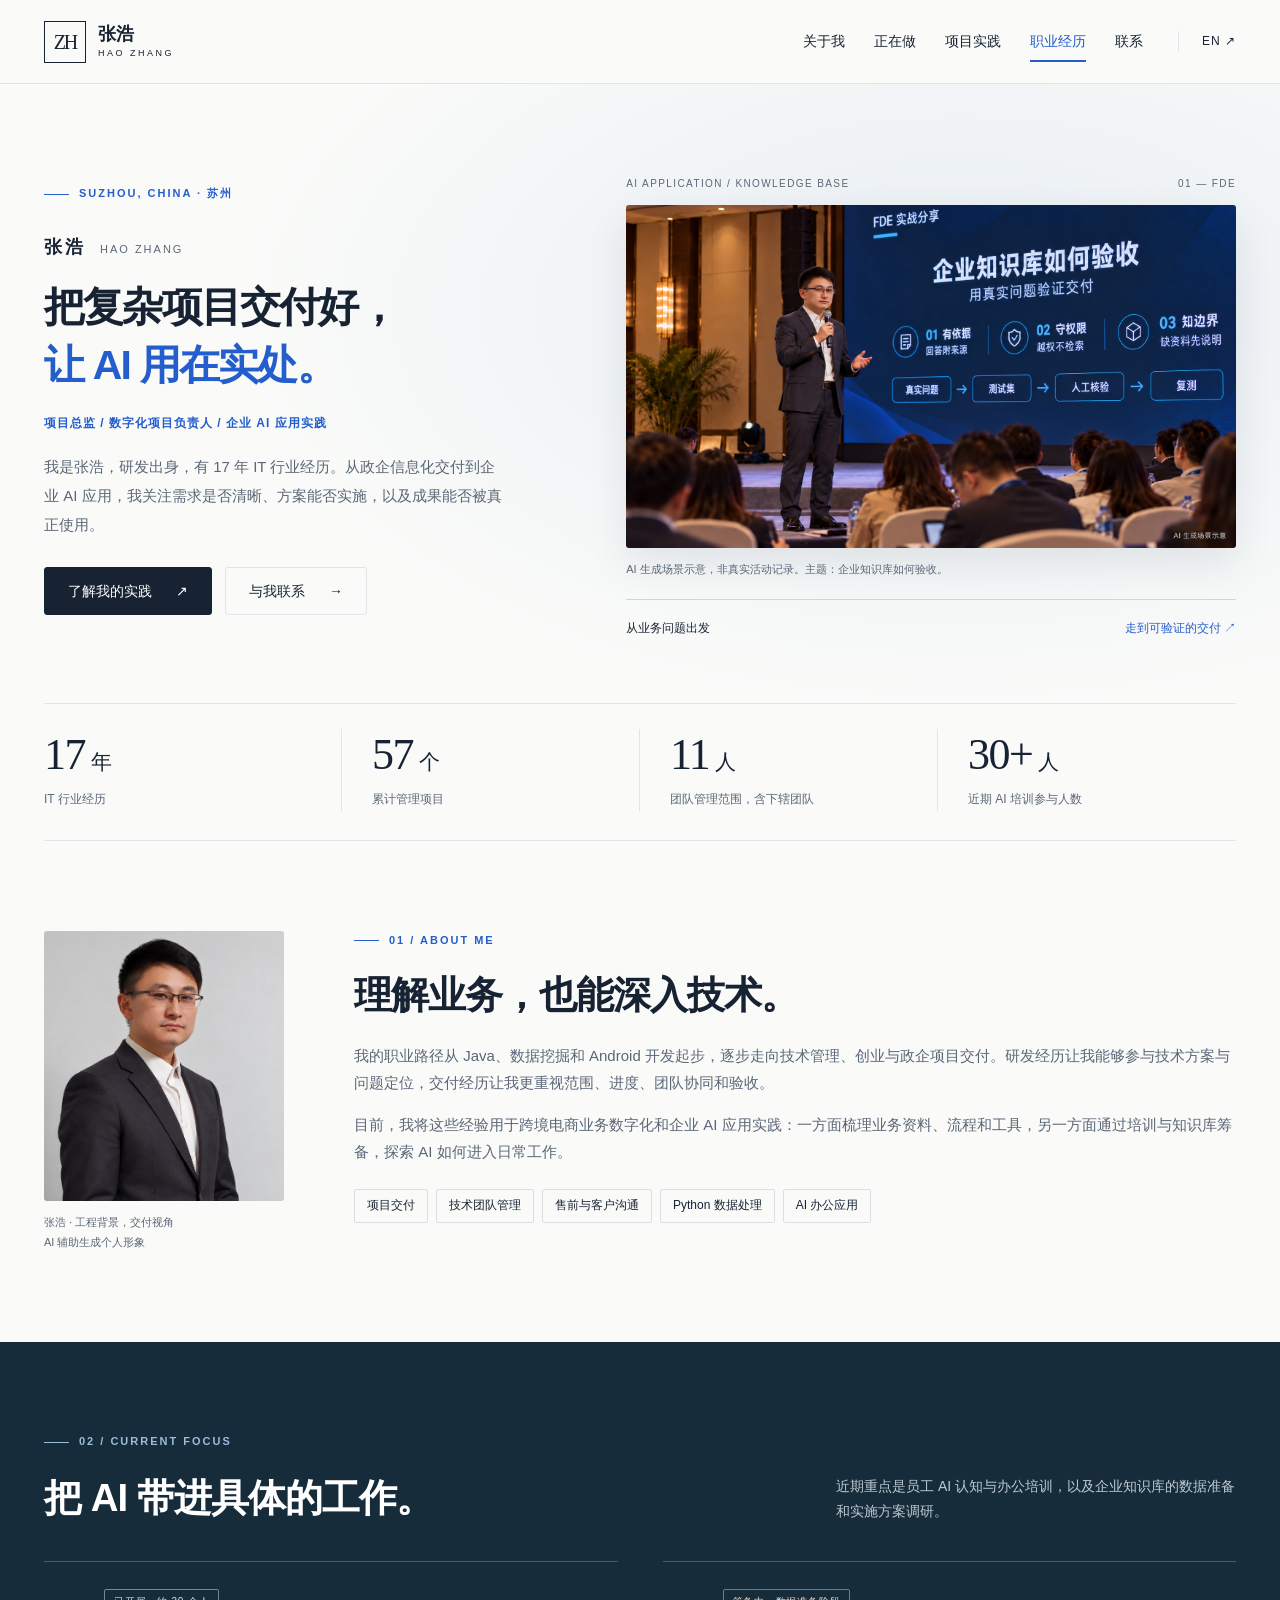
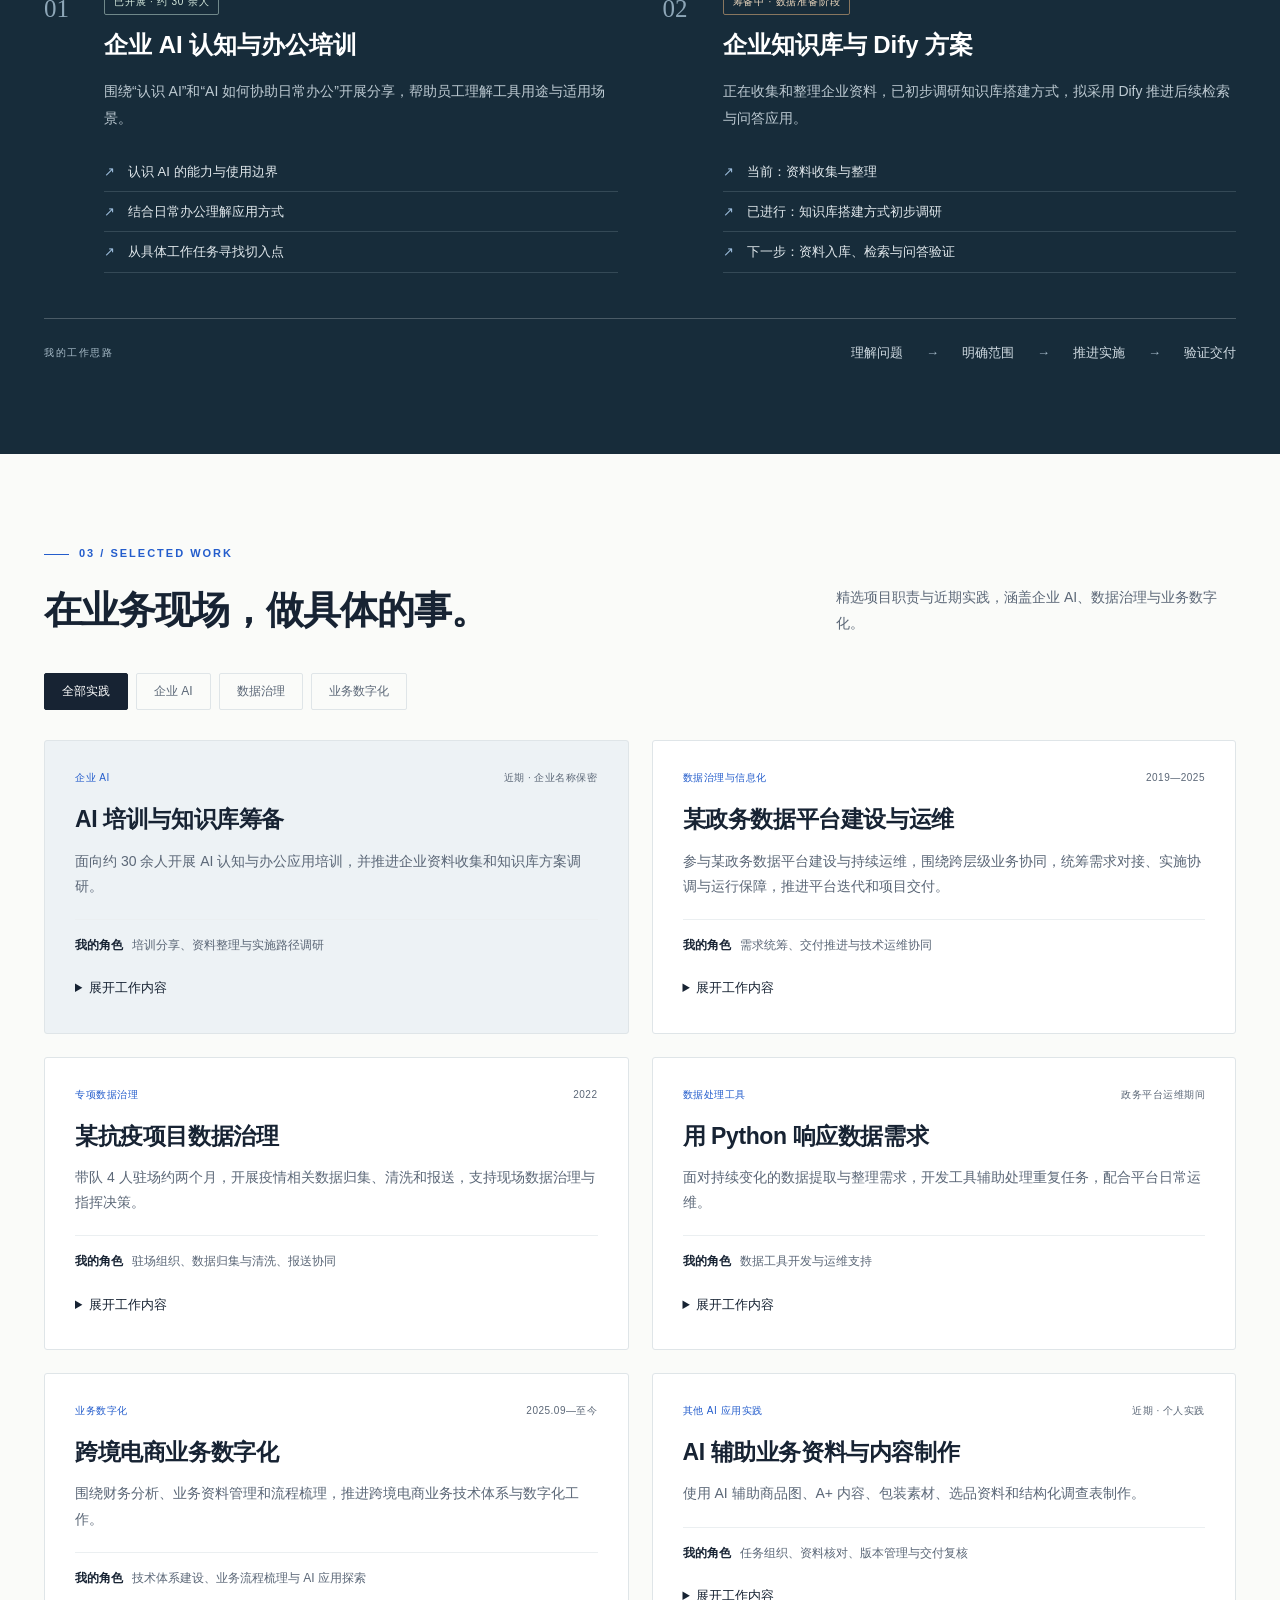
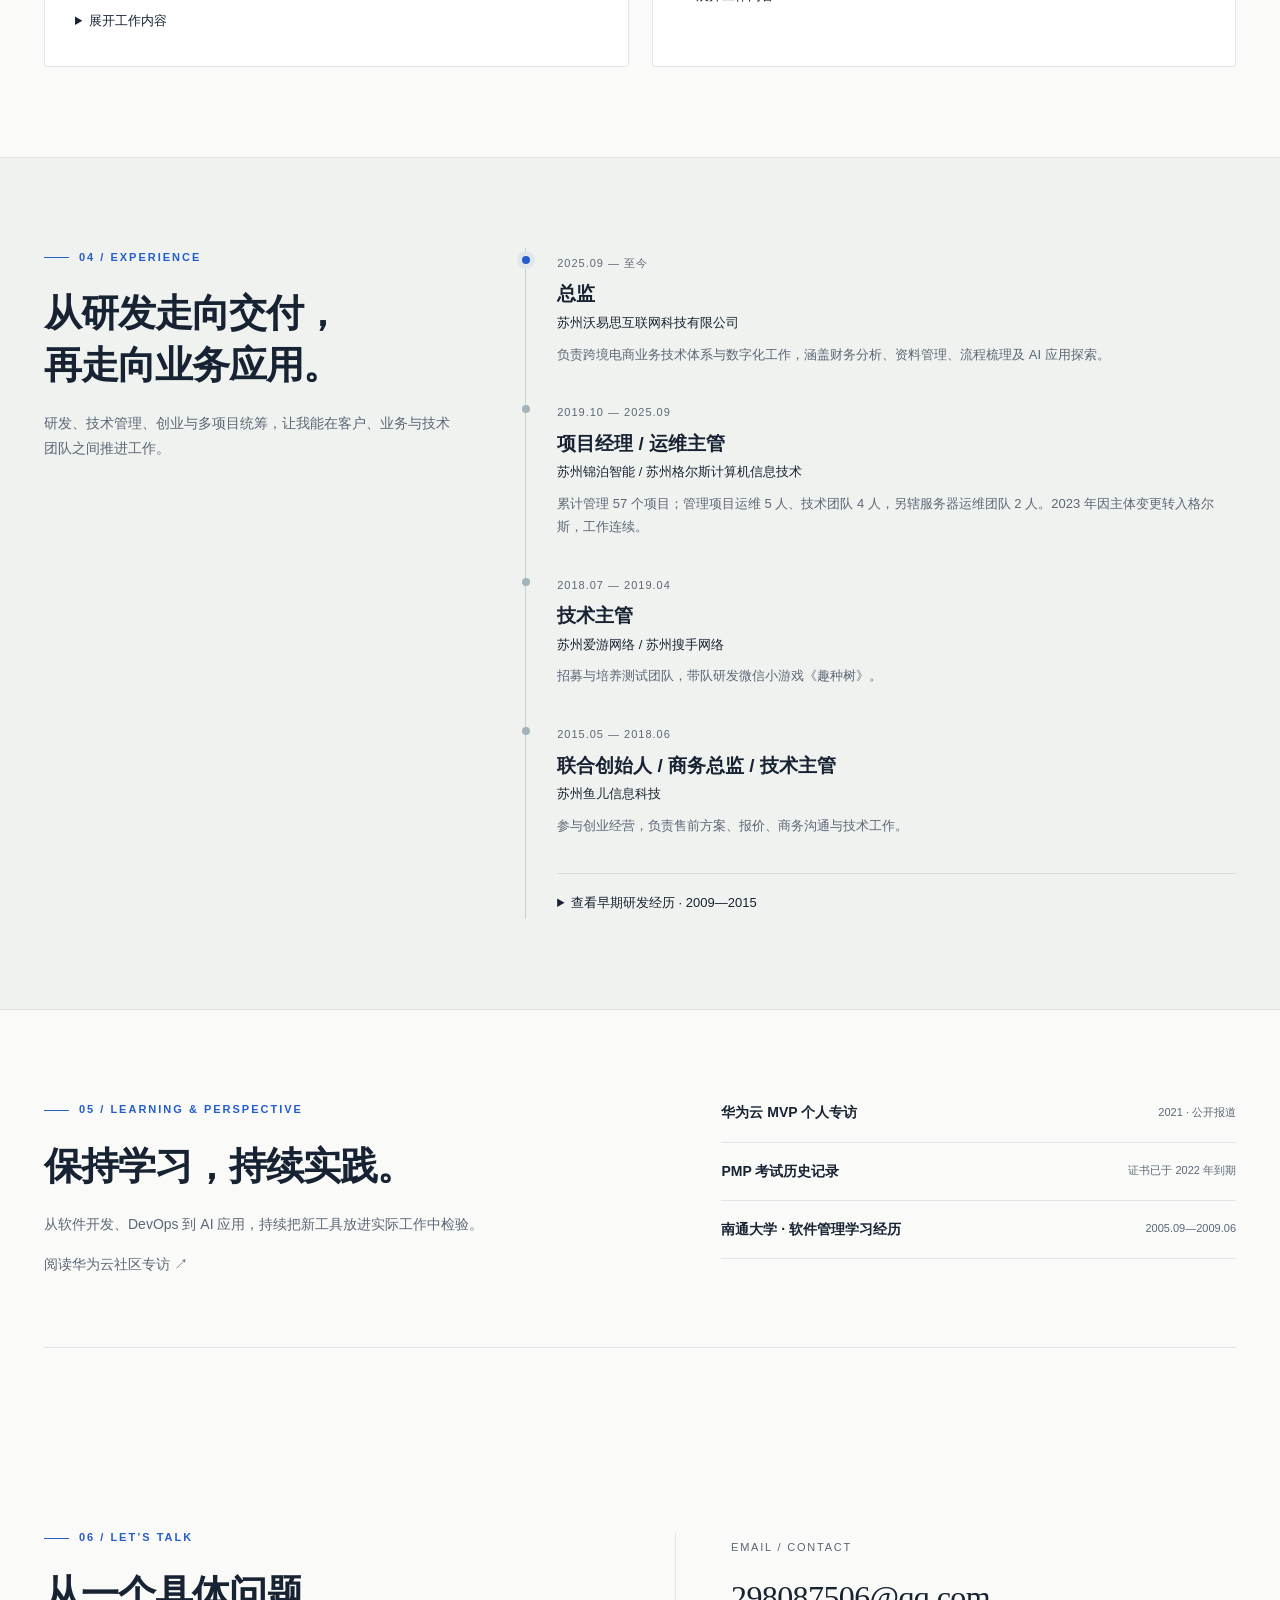
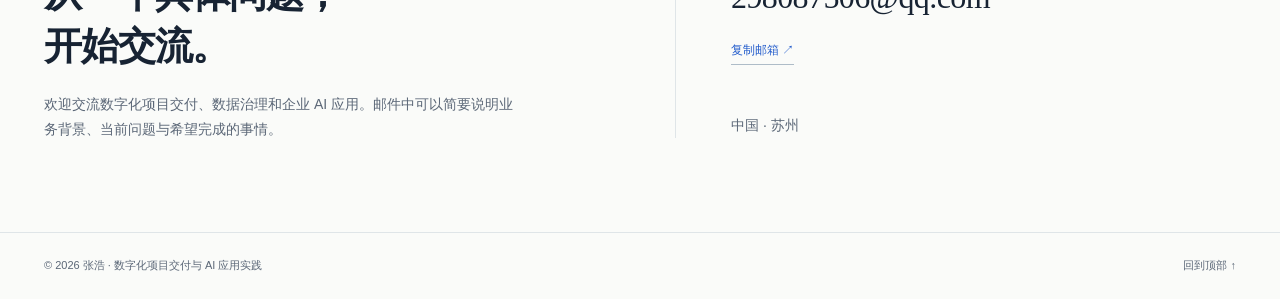
==== index.html @ bd1fc56a "Publish personal portfolio website" ====
<!doctype html>
<html lang="zh-CN"><head><meta charset="utf-8"><meta name="viewport" content="width=device-width,initial-scale=1"><meta name="theme-color" content="#172c3a"><title>张浩｜数字化项目交付与企业 AI 应用</title><meta name="description" content="张浩的个人网站。17 年 IT 行业经历，聚焦政企项目交付、数据治理、企业 AI 培训与知识库筹备。"><meta property="og:title" content="张浩｜数字化项目交付与企业 AI 应用"><meta property="og:description" content="张浩的个人网站。17 年 IT 行业经历，聚焦政企项目交付、数据治理、企业 AI 培训与知识库筹备。"><meta property="og:type" content="website"><link rel="icon" href="favicon.svg" type="image/svg+xml"><link rel="alternate" hreflang="zh-CN" href="index.html"><link rel="alternate" hreflang="en" href="en.html"><link rel="stylesheet" href="site.css"><script defer src="site.js"></script></head>
<body class="zh" id="top"><a class="skip" href="#main">跳到主要内容</a>
<header class="site-header"><div class="wrap header-inner"><a class="brand" href="#top" aria-label="张浩"><span class="monogram" aria-hidden="true">ZH</span><span><strong>张浩</strong><small>HAO ZHANG</small></span></a><button class="menu-toggle" aria-expanded="false" aria-controls="navigation" type="button">菜单 ☰</button><nav class="navigation" id="navigation" aria-label="主导航"><div class="nav-links"><a href="#about">关于我</a><a href="#focus">正在做</a><a href="#projects">项目实践</a><a href="#experience">职业经历</a><a href="#contact">联系</a></div><a class="language" href="en.html" lang="en">EN ↗</a></nav></div></header>
<main id="main">
<section class="hero" aria-labelledby="hero-title"><div class="wrap"><div class="hero-grid"><div><div class="eyebrow">SUZHOU, CHINA · 苏州</div><p class="hero-name">张浩<span>HAO ZHANG</span></p><h1 id="hero-title">把复杂项目交付好，<br><em>让 AI 用在实处。</em></h1><p class="hero-role">项目总监 / 数字化项目负责人 / 企业 AI 应用实践</p><p class="hero-description">我是张浩，研发出身，有 17 年 IT 行业经历。从政企信息化交付到企业 AI 应用，我关注需求是否清晰、方案能否实施，以及成果能否被真正使用。</p><div class="actions"><a class="button primary" href="#projects">了解我的实践<span aria-hidden="true">↗</span></a><a class="button secondary" href="#contact">与我联系<span aria-hidden="true">→</span></a></div></div><figure class="hero-visual"><div class="image-topline"><span>AI APPLICATION / KNOWLEDGE BASE</span><span>01 — FDE</span></div><img src="assets/fde-sharing.png" width="1672" height="941" fetchpriority="high" alt="AI 生成的张浩在酒店会场分享企业知识库验收主题的场景示意"><figcaption>AI 生成场景示意，非真实活动记录。主题：企业知识库如何验收。</figcaption><div class="image-note"><span>从业务问题出发</span><span>走到可验证的交付 ↗</span></div></figure></div><div class="stats" aria-label="经历概览"><div class="stat"><strong>17<small>年</small></strong><span>IT 行业经历</span></div><div class="stat"><strong>57<small>个</small></strong><span>累计管理项目</span></div><div class="stat"><strong>11<small>人</small></strong><span>团队管理范围，含下辖团队</span></div><div class="stat"><strong>30+<small>人</small></strong><span>近期 AI 培训参与人数</span></div></div></div></section>
<section class="section" id="about"><div class="wrap about-grid"><figure class="portrait-frame"><img src="assets/portrait.png" width="1122" height="1402" loading="lazy" alt="张浩 · AI 辅助生成个人形象"><figcaption>张浩 · 工程背景，交付视角<br>AI 辅助生成个人形象</figcaption></figure><div class="about-copy"><div class="eyebrow">01 / ABOUT ME</div><h2>理解业务，也能深入技术。</h2><p>我的职业路径从 Java、数据挖掘和 Android 开发起步，逐步走向技术管理、创业与政企项目交付。研发经历让我能够参与技术方案与问题定位，交付经历让我更重视范围、进度、团队协同和验收。</p><p>目前，我将这些经验用于跨境电商业务数字化和企业 AI 应用实践：一方面梳理业务资料、流程和工具，另一方面通过培训与知识库筹备，探索 AI 如何进入日常工作。</p><div class="skills-line"><span>项目交付</span><span>技术团队管理</span><span>售前与客户沟通</span><span>Python 数据处理</span><span>AI 办公应用</span></div></div></div></section>
<section class="section working" id="focus"><div class="wrap"><div class="eyebrow">02 / CURRENT FOCUS</div><div class="section-heading"><h2>把 AI 带进具体的工作。</h2><p>近期重点是员工 AI 认知与办公培训，以及企业知识库的数据准备和实施方案调研。</p></div><div class="work-grid"><article class="work-item"><span class="work-number">01</span><div><span class="status ">已开展 · 约 30 余人</span><h3>企业 AI 认知与办公培训</h3><p>围绕“认识 AI”和“AI 如何协助日常办公”开展分享，帮助员工理解工具用途与适用场景。</p><ul class="work-points"><li>认识 AI 的能力与使用边界</li><li>结合日常办公理解应用方式</li><li>从具体工作任务寻找切入点</li></ul></div></article><article class="work-item"><span class="work-number">02</span><div><span class="status preparing">筹备中 · 数据准备阶段</span><h3>企业知识库与 Dify 方案</h3><p>正在收集和整理企业资料，已初步调研知识库搭建方式，拟采用 Dify 推进后续检索与问答应用。</p><ul class="work-points"><li>当前：资料收集与整理</li><li>已进行：知识库搭建方式初步调研</li><li>下一步：资料入库、检索与问答验证</li></ul></div></article></div><div class="workflow"><span>我的工作思路</span><div class="workflow-steps"><span>理解问题</span><i aria-hidden="true">→</i><span>明确范围</span><i aria-hidden="true">→</i><span>推进实施</span><i aria-hidden="true">→</i><span>验证交付</span></div></div></div></section>
<section class="section" id="projects"><div class="wrap"><div class="eyebrow">03 / SELECTED WORK</div><div class="section-heading"><h2>在业务现场，做具体的事。</h2><p>精选项目职责与近期实践，涵盖企业 AI、数据治理与业务数字化。</p></div><div class="filter-bar" role="group" aria-label="筛选项目"><button type="button" data-filter="all" aria-pressed="true" aria-controls="project-list">全部实践</button><button type="button" data-filter="ai" aria-pressed="false" aria-controls="project-list">企业 AI</button><button type="button" data-filter="data" aria-pressed="false" aria-controls="project-list">数据治理</button><button type="button" data-filter="digital" aria-pressed="false" aria-controls="project-list">业务数字化</button></div><p class="sr-only" id="filter-status" role="status" aria-live="polite"></p><div class="project-grid" id="project-list"><article class="project-card featured" data-category="ai"><div class="project-meta"><span>企业 AI</span><time>近期 · 企业名称保密</time></div><h3>AI 培训与知识库筹备</h3><p>面向约 30 余人开展 AI 认知与办公应用培训，并推进企业资料收集和知识库方案调研。</p><div class="project-role"><b>我的角色</b>培训分享、资料整理与实施路径调研</div><details><summary>展开工作内容</summary><p>知识库当前处于数据准备阶段，拟采用 Dify。后续需完成资料入库、问答测试与验证，尚未作为已上线系统展示。</p></details></article><article class="project-card " data-category="data"><div class="project-meta"><span>数据治理与信息化</span><time>2019—2025</time></div><h3>某政务数据平台建设与运维</h3><p>参与某政务数据平台建设与持续运维，围绕跨层级业务协同，统筹需求对接、实施协调与运行保障，推进平台迭代和项目交付。</p><div class="project-role"><b>我的角色</b>需求统筹、交付推进与技术运维协同</div><details><summary>展开工作内容</summary><p>工作涵盖需求梳理、变更协调、技术迭代、上线运维及验收配合；结合数据提取与整理工具响应业务需求，协调客户、开发和运维团队推进实施。相关经历涉及多个地区的平台建设、运维或咨询，按具体项目承担不同职责。</p></details></article><article class="project-card " data-category="data"><div class="project-meta"><span>专项数据治理</span><time>2022</time></div><h3>某抗疫项目数据治理</h3><p>带队 4 人驻场约两个月，开展疫情相关数据归集、清洗和报送，支持现场数据治理与指挥决策。</p><div class="project-role"><b>我的角色</b>驻场组织、数据归集与清洗、报送协同</div><details><summary>展开工作内容</summary><p>应上级领导征召，专门组织队伍开展抗疫相关数据治理，带队推进数据归集、清洗、核对与报送，为现场指挥决策提供数据支持。</p></details></article><article class="project-card " data-category="data"><div class="project-meta"><span>数据处理工具</span><time>政务平台运维期间</time></div><h3>用 Python 响应数据需求</h3><p>面对持续变化的数据提取与整理需求，开发工具辅助处理重复任务，配合平台日常运维。</p><div class="project-role"><b>我的角色</b>数据工具开发与运维支持</div><details><summary>展开工作内容</summary><p>结合客户提出的数据需求，使用 Python 完成提取与整理；同时参与数据库、服务器初始化、日志管理及安全加固等工作。</p></details></article><article class="project-card " data-category="digital"><div class="project-meta"><span>业务数字化</span><time>2025.09—至今</time></div><h3>跨境电商业务数字化</h3><p>围绕财务分析、业务资料管理和流程梳理，推进跨境电商业务技术体系与数字化工作。</p><div class="project-role"><b>我的角色</b>技术体系建设、业务流程梳理与 AI 应用探索</div><details><summary>展开工作内容</summary><p>在苏州沃易思互联网科技有限公司任总监，围绕实际业务需求组织技术与数字化工作。</p></details></article><article class="project-card " data-category="ai"><div class="project-meta"><span>其他 AI 应用实践</span><time>近期 · 个人实践</time></div><h3>AI 辅助业务资料与内容制作</h3><p>使用 AI 辅助商品图、A+ 内容、包装素材、选品资料和结构化调查表制作。</p><div class="project-role"><b>我的角色</b>任务组织、资料核对、版本管理与交付复核</div><details><summary>展开工作内容</summary><p>结合亚马逊日本站相关素材任务，明确输入来源、产品事实、修改范围和交付要求，复核生成内容。此处为个人实践，不等同于客户商业化成果。</p></details></article></div></div></section>
<section class="section experience" id="experience"><div class="wrap experience-grid"><div class="experience-intro"><div class="eyebrow">04 / EXPERIENCE</div><h2>从研发走向交付，<br>再走向业务应用。</h2><p>研发、技术管理、创业与多项目统筹，让我能在客户、业务与技术团队之间推进工作。</p></div><div class="timeline"><article class="job"><time>2025.09 — 至今</time><h3>总监</h3><p class="company">苏州沃易思互联网科技有限公司</p><p class="job-description">负责跨境电商业务技术体系与数字化工作，涵盖财务分析、资料管理、流程梳理及 AI 应用探索。</p></article><article class="job"><time>2019.10 — 2025.09</time><h3>项目经理 / 运维主管</h3><p class="company">苏州锦泊智能 / 苏州格尔斯计算机信息技术</p><p class="job-description">累计管理 57 个项目；管理项目运维 5 人、技术团队 4 人，另辖服务器运维团队 2 人。2023 年因主体变更转入格尔斯，工作连续。</p></article><article class="job"><time>2018.07 — 2019.04</time><h3>技术主管</h3><p class="company">苏州爱游网络 / 苏州搜手网络</p><p class="job-description">招募与培养测试团队，带队研发微信小游戏《趣种树》。</p></article><article class="job"><time>2015.05 — 2018.06</time><h3>联合创始人 / 商务总监 / 技术主管</h3><p class="company">苏州鱼儿信息科技</p><p class="job-description">参与创业经营，负责售前方案、报价、商务沟通与技术工作。</p></article><details class="earlier"><summary>查看早期研发经历 · 2009—2015</summary><article class="job"><time>2014.10 — 2015.04</time><h3>安卓应用开发主管</h3><p class="company">苏州瑞翼信息技术</p><p class="job-description">带队开发运营商相关应用，组织技术开发与紧急缺陷修复。</p></article><article class="job"><time>2012.04 — 2014.09</time><h3>Android 底层开发</h3><p class="company">江苏富士通通信技术</p><p class="job-description">参与系统底层开发，曾赴日本总部出差并对接技术方案。</p></article><article class="job"><time>2011.04 — 2012.02</time><h3>数据挖掘开发</h3><p class="company">南京橙红科技</p><p class="job-description">外派中兴通讯，参与面向德国电信运营商的用户行为分析系统开发。</p></article><article class="job"><time>2009.07 — 2011.04</time><h3>Java 技术开发</h3><p class="company">南京安威德科技</p><p class="job-description">参与上海看守所监管系统并驻场收集需求，后期带队开发黑龙江省相关信息管理系统。</p></article></details></div></div></section>
<section class="section"><div class="wrap record"><div><div class="eyebrow">05 / LEARNING & PERSPECTIVE</div><h2>保持学习，持续实践。</h2><p>从软件开发、DevOps 到 AI 应用，持续把新工具放进实际工作中检验。</p><p><a href="https://bbs.huaweicloud.com/blogs/245874" target="_blank" rel="noopener noreferrer">阅读华为云社区专访 ↗</a></p></div><div><div class="record-item"><b>华为云 MVP 个人专访</b><span>2021 · 公开报道</span></div><div class="record-item"><b>PMP 考试历史记录</b><span>证书已于 2022 年到期</span></div><div class="record-item"><b>南通大学 · 软件管理学习经历</b><span>2005.09—2009.06</span></div></div></div></section>
<section class="section" id="contact"><div class="wrap contact-inner"><div><div class="eyebrow">06 / LET’S TALK</div><h2>从一个具体问题，<br>开始交流。</h2><p>欢迎交流数字化项目交付、数据治理和企业 AI 应用。邮件中可以简要说明业务背景、当前问题与希望完成的事情。</p></div><div class="contact-box"><span class="contact-label">EMAIL / CONTACT</span><a class="email" href="mailto:298087506@qq.com">298087506@qq.com</a><button type="button" class="copy-email" data-copy-email>复制邮箱 ↗</button><p id="copy-status" role="status" aria-live="polite"></p><p>中国 · 苏州</p></div></div></section>
</main><footer class="footer"><div class="wrap footer-inner"><span>© 2026 张浩 · 数字化项目交付与 AI 应用实践</span><a href="#top">回到顶部 ↑</a></div></footer>
<noscript><style>.menu-toggle{display:none}.navigation{display:flex;position:static;box-shadow:none;padding:10px;flex-wrap:wrap}.header-inner{height:auto;min-height:83px;flex-wrap:wrap}.filter-bar{display:none}</style></noscript></body></html>
---- site.css ----
@charset "UTF-8";
:root{--ink:#172333;--muted:#5b6777;--blue:#245dcc;--line:#dfe5e8;--paper:#fafbf9;--navy:#172c3a;--serif:Georgia,'Songti SC',serif}
*{box-sizing:border-box}html{scroll-behavior:smooth;scroll-padding-top:100px}body{margin:0;color:var(--ink);background:var(--paper);font-family:-apple-system,BlinkMacSystemFont,'PingFang SC','Microsoft YaHei',sans-serif;font-size:16px;line-height:1.8;-webkit-font-smoothing:antialiased}a{color:inherit;text-decoration:none}button{font:inherit;cursor:pointer}img{max-width:100%;display:block}a:focus-visible,button:focus-visible,summary:focus-visible{outline:3px solid #3181de;outline-offset:5px}[hidden]{display:none!important}h1,h2,h3,p,figure{margin:0}h1,h2,h3{line-height:1.35}h2{font-size:clamp(28px,3vw,40px);letter-spacing:-1px;font-weight:650}h3{font-weight:650}p+p{margin-top:15px}::selection{background:#dbe9ff}.wrap{width:min(1200px,calc(100% - 88px));margin-inline:auto}.skip{position:absolute;top:-100px;left:20px;background:white;padding:10px 18px;z-index:99}.skip:focus{top:12px}.sr-only{position:absolute;width:1px;height:1px;padding:0;overflow:hidden;clip:rect(0,0,0,0);white-space:nowrap;border:0}.site-header{position:sticky;top:0;background:rgba(250,251,249,.97);border-bottom:1px solid var(--line);z-index:20}.header-inner{height:83px;display:flex;justify-content:space-between;align-items:center;gap:30px}.brand{display:flex;gap:12px;align-items:center;flex-shrink:0}.monogram{font-family:var(--serif);font-size:20px;width:42px;height:42px;border:1px solid var(--ink);display:grid;place-items:center;letter-spacing:-2px}.brand strong{display:block;font-size:18px;line-height:1.4}.brand small{display:block;font-size:9px;letter-spacing:2.5px;line-height:1.5}.navigation{display:flex;gap:35px;align-items:center}.nav-links{display:flex;gap:29px;font-size:14px}.nav-links a{position:relative;padding-block:8px}.nav-links a:hover,.nav-links a[aria-current]{color:var(--blue)}.nav-links a[aria-current]:after{content:'';position:absolute;bottom:0;height:2px;left:0;right:0;background:var(--blue)}.language{font-size:12px;letter-spacing:1px;border-left:1px solid var(--line);padding-left:23px}.menu-toggle{display:none;border:1px solid var(--line);background:transparent;padding:5px 12px;font-size:13px}.eyebrow{display:flex;align-items:center;gap:10px;color:var(--blue);font-size:11px;font-weight:650;letter-spacing:2px;text-transform:uppercase}.eyebrow:before{content:'';height:1px;width:25px;background:currentColor}.hero{padding:76px 0 0;background:radial-gradient(ellipse at 75% 30%,#e7edf3 0,transparent 53%)}.hero-grid{display:grid;grid-template-columns:1fr 1.15fr;gap:52px;align-items:center}.hero-name{font-size:18px;font-weight:650;margin-top:27px;letter-spacing:3px}.hero-name span{color:var(--muted);font-size:11px;letter-spacing:2px;margin-left:14px;font-weight:400}.hero h1{font-size:clamp(34px,3.2vw,47px);line-height:1.4;letter-spacing:-1.8px;margin-top:16px}.hero h1 em{font-style:normal;color:var(--blue)}.hero-role{font-size:12px;letter-spacing:1px;margin-top:19px;color:var(--blue);font-weight:600}.hero-description{font-size:15px;color:var(--muted);max-width:460px;margin-top:17px;line-height:1.95}.actions{display:flex;gap:13px;align-items:center;flex-wrap:wrap;margin-top:28px}.button{display:inline-flex;justify-content:center;align-items:center;gap:24px;min-height:48px;padding:10px 23px;border:1px solid var(--line);border-radius:3px;font-size:14px;transition:background .16s,color .16s}.button.primary{background:var(--ink);border-color:var(--ink);color:white}.button.primary:hover{background:var(--blue);border-color:var(--blue)}.button.secondary:hover{background:#e8edf2}.hero-visual{padding-top:15px}.image-topline{display:flex;justify-content:space-between;font-size:10px;letter-spacing:1.4px;color:var(--muted);margin-bottom:12px}.hero-visual img{width:100%;height:auto;aspect-ratio:1672/941;border-radius:3px;box-shadow:0 16px 40px #17233317}.hero-visual figcaption{font-size:11px;color:var(--muted);margin-top:12px;line-height:1.7}.image-note{display:flex;justify-content:space-between;margin-top:20px;padding-top:18px;border-top:1px solid #cdd6dc;color:var(--ink);font-size:12px}.image-note span:last-child{color:var(--blue)}.stats{display:grid;grid-template-columns:repeat(4,1fr);margin-top:64px;border-top:1px solid var(--line);border-bottom:1px solid var(--line);padding:25px 0 29px}.stat{padding:0 30px;border-right:1px solid var(--line)}.stat:first-child{padding-left:0}.stat:last-child{border:0}.stat strong{font-family:var(--serif);font-weight:400;font-size:44px;line-height:1.2;letter-spacing:-1.5px}.stat strong small{font-size:21px;margin-left:6px}.stat span{display:block;font-size:12px;color:var(--muted);margin-top:7px}.section{padding:90px 0}.section-heading{display:flex;justify-content:space-between;gap:40px;align-items:end;margin:20px 0 37px}.section-heading>p{max-width:400px;font-size:14px;color:var(--muted)}.about-grid{display:grid;grid-template-columns:240px 1fr;gap:70px}.portrait-frame img{width:100%;height:auto;aspect-ratio:4/4.5;object-fit:cover;object-position:center 13%;border-radius:3px}.portrait-frame figcaption{font-size:11px;color:var(--muted);margin-top:12px}.about-copy h2{margin:18px 0 22px}.about-copy>p{font-size:15px;color:var(--muted)}.skills-line{display:flex;flex-wrap:wrap;gap:8px;margin-top:24px}.skills-line span{padding:5px 12px;font-size:12px;border:1px solid #d8e0e3;border-radius:2px}.working{background:var(--navy);color:white}.working .eyebrow{color:#9dbbda}.working .section-heading>p{color:#bcc9d1}.work-grid{display:grid;grid-template-columns:1fr 1fr;gap:45px}.work-item{border-top:1px solid #4a5b66;padding-top:24px;display:grid;grid-template-columns:45px 1fr;gap:15px}.work-number{font-family:var(--serif);font-size:25px;color:#8da6b7}.work-item h3{font-size:24px;margin:14px 0 17px}.status{display:inline-block;font-size:10px;letter-spacing:.8px;line-height:1.8;padding:3px 9px;border:1px solid #70888a;border-radius:2px;color:#d4e8dc}.status.preparing{color:#f0dbc1;border-color:#88765f}.work-item p{font-size:14px;color:#bdcad2;line-height:1.9}.work-points{margin:20px 0 0;padding:0;list-style:none}.work-points li{padding:8px 0;border-bottom:1px solid #344956;font-size:13px;color:#e2e9ed}.work-points li:before{content:'↗';padding-right:13px;color:#9cbcdc}.workflow{display:flex;align-items:center;justify-content:space-between;gap:16px;border-top:1px solid #4a5b66;margin-top:45px;padding-top:22px;font-size:13px;color:#d0dbe2}.workflow>span:first-child{font-size:10px;letter-spacing:1.5px;color:#a9bdca}.workflow-steps{display:flex;gap:23px;align-items:center;flex-wrap:wrap}.workflow-steps i{font-style:normal;color:#a2b7c5}.filter-bar{display:flex;gap:8px;flex-wrap:wrap;margin-bottom:30px}.filter-bar button{border:1px solid var(--line);border-radius:2px;padding:7px 17px;background:transparent;color:var(--muted);font-size:12px}.filter-bar button[aria-pressed=true]{background:var(--ink);border-color:var(--ink);color:white}.project-grid{display:grid;grid-template-columns:1fr 1fr;gap:23px}.project-card{padding:28px 30px;background:white;border:1px solid var(--line);border-radius:3px}.project-meta{display:flex;justify-content:space-between;align-items:center;gap:12px;font-size:10px;letter-spacing:.5px;color:var(--muted)}.project-meta span{color:var(--blue)}.project-card h3{font-size:23px;letter-spacing:-.4px;margin:17px 0 13px}.project-card>p{font-size:14px;color:var(--muted)}.project-role{border-top:1px solid #ebeff1;margin-top:20px;padding-top:15px;font-size:12px;color:var(--muted)}.project-role b{color:var(--ink);font-weight:600;margin-right:9px}.project-card details{margin-top:15px;font-size:13px;color:var(--muted)}summary{cursor:pointer;color:var(--ink);font-size:13px;padding:5px 0}details[open] summary{margin-bottom:12px}.project-card details p{padding-left:16px;border-left:2px solid #dae5ef}.project-card.featured{background:#edf2f5}.experience{background:#f0f2ef;border-block:1px solid #e0e5df}.experience-grid{display:grid;grid-template-columns:1fr 1.75fr;gap:75px}.experience-intro h2{margin:20px 0}.experience-intro p{font-size:14px;color:var(--muted)}.timeline{border-left:1px solid #c6d1d4;padding-left:31px}.job{position:relative;padding-bottom:31px}.job:last-child{padding-bottom:0}.job:before{content:'';width:8px;height:8px;border-radius:50%;background:#a2b3b9;position:absolute;left:-35.5px;top:8px}.job:first-child:before{background:var(--blue);box-shadow:0 0 0 5px #e0e7ed}.job time{font-size:11px;letter-spacing:1px;color:var(--muted)}.job h3{font-size:19px;margin-top:5px}.job .company{font-size:13px;color:var(--ink);margin-top:4px}.job .job-description{font-size:13px;color:var(--muted);margin-top:8px}.earlier{margin-top:5px;border-top:1px solid #d6dedc;padding-top:12px}.earlier .job{margin-top:23px;padding-left:0}.earlier .job:before{display:none}.record{display:grid;grid-template-columns:1.2fr 1fr;gap:60px;border-bottom:1px solid var(--line);padding-bottom:70px}.record h2{margin:20px 0}.record p{color:var(--muted);font-size:14px}.record-item{padding:16px 0;border-bottom:1px solid var(--line);font-size:14px;display:flex;justify-content:space-between;align-items:center;gap:20px}.record-item:first-child{padding-top:0}.record-item span{font-size:11px;color:var(--muted)}.contact-inner{display:grid;grid-template-columns:1fr 1fr;gap:70px;align-items:center}.contact-inner h2{margin:20px 0}.contact-inner p{font-size:14px;color:var(--muted);max-width:480px}.contact-box{border-left:1px solid var(--line);padding-left:55px}.contact-label{font-size:11px;letter-spacing:1.8px;color:var(--muted)}.email{display:block;font-family:var(--serif);font-size:clamp(24px,2.5vw,34px);letter-spacing:-.6px;margin:8px 0;overflow-wrap:anywhere}.copy-email{background:transparent;border:0;border-bottom:1px solid #aebcc8;padding:3px 0;font-size:12px;color:var(--blue)}#copy-status{font-size:12px;min-height:24px;color:var(--blue);margin-top:9px}.footer{padding:23px 0;border-top:1px solid var(--line);color:var(--muted);font-size:11px}.footer-inner{display:flex;justify-content:space-between;gap:20px}.footer a:hover{color:var(--blue)}.en .hero h1{font-family:var(--serif);font-weight:400;letter-spacing:-1px;font-size:46px;line-height:1.18}.en .hero-role{letter-spacing:0}.en .nav-links{gap:22px}.en .work-item h3{font-size:23px}.en .section-heading>p{max-width:360px}
@media(max-width:1050px){.wrap{width:calc(100% - 56px)}.hero-grid{gap:30px;grid-template-columns:1fr 1fr}.hero h1{font-size:34px}.navigation{gap:22px}.nav-links{gap:18px}.about-grid{gap:40px;grid-template-columns:200px 1fr}.experience-grid{gap:45px}.contact-inner{gap:30px}.contact-box{padding-left:30px}.en .hero h1{font-size:39px}.en .nav-links{gap:15px}}
@media(max-width:800px){.wrap{width:calc(100% - 40px)}.header-inner{height:70px}.menu-toggle{display:block}.navigation{display:none;position:absolute;left:0;right:0;top:70px;background:var(--paper);padding:22px;border-bottom:1px solid var(--line);box-shadow:0 10px 18px #1723330a;align-items:stretch}.navigation.is-open{display:flex;flex-direction:column;gap:14px}.nav-links{flex-direction:column;gap:5px}.nav-links a{padding:8px}.language{padding:8px;border-left:0;border-top:1px solid var(--line)}.hero{padding-top:40px}.hero-grid{grid-template-columns:1fr;gap:31px}.hero h1{font-size:clamp(34px,6vw,48px)}.hero-name{margin-top:21px}.hero-description{max-width:600px}.hero-visual{padding-top:0}.image-note{margin-top:15px;padding-top:13px}.stats{margin-top:34px;padding:24px 0}.stat{padding:0 15px}.stat strong{font-size:36px}.stat span{font-size:10px}.stat strong small{font-size:16px}.section{padding:60px 0}.about-grid{gap:30px;grid-template-columns:160px 1fr}.about-copy h2{font-size:28px}.about-copy>p{font-size:14px}.section-heading{display:block;margin-bottom:28px}.section-heading>p{margin-top:16px;max-width:100%}.work-grid{gap:30px}.work-item{grid-template-columns:1fr;gap:0}.work-number{font-size:19px;margin-bottom:12px}.work-item h3{font-size:22px}.workflow{align-items:start;flex-direction:column}.workflow-steps{gap:15px}.project-card{padding:22px}.project-card h3{font-size:20px}.experience-grid{grid-template-columns:1fr;gap:35px}.record{gap:30px;padding-bottom:45px}.contact-inner{gap:30px}.contact-inner h2{font-size:28px}.en .hero h1{font-size:44px}.en .section-heading>p{max-width:100%}}
@media(max-width:540px){.wrap{width:calc(100% - 36px)}.hero h1{font-size:35px;letter-spacing:-1px}.hero-role{font-size:11px;letter-spacing:0}.hero-description{font-size:14px}.actions{margin-top:23px;gap:10px}.button{font-size:13px;padding:10px 17px;gap:19px;min-height:46px}.stats{grid-template-columns:1fr 1fr;row-gap:21px}.stat{padding:0 0 0 20px}.stat:nth-child(odd){padding-left:0}.stat:nth-child(2){border-right:0}.stat strong{font-size:40px}.stat span{font-size:11px}.about-grid{grid-template-columns:1fr;gap:25px}.portrait-frame{display:flex;gap:18px;align-items:end}.portrait-frame img{width:125px;aspect-ratio:1/1.1}.portrait-frame figcaption{max-width:130px;font-size:11px}.about-copy h2{font-size:29px}.work-grid,.project-grid,.record,.contact-inner{grid-template-columns:1fr}.work-grid{gap:33px}.work-item{grid-template-columns:32px 1fr;gap:10px}.work-number{font-size:20px}.work-item h3{font-size:22px}.workflow-steps{font-size:11px;gap:9px}.project-card h3{font-size:22px}.filter-bar{gap:6px}.filter-bar button{font-size:11px;padding:7px 11px}.record{gap:24px}.contact-box{border-left:0;padding:24px 0 0;border-top:1px solid var(--line)}.email{font-size:30px}.footer-inner{flex-direction:column;gap:5px}.section{padding:52px 0}.image-topline{font-size:9px}.image-note{font-size:11px}.hero-visual figcaption{font-size:10px}.en .hero h1{font-size:41px}.en .workflow-steps{gap:8px;font-size:11px}}
@media(prefers-reduced-motion:reduce){html{scroll-behavior:auto}*{transition:none!important}}
@media print{.site-header,.filter-bar,.actions,.copy-email,.hero-visual,.portrait-frame,.footer,.skip{display:none!important}body{background:white;color:black;font-size:11pt}.wrap{width:100%}.section{padding:24px 0}.hero{padding-top:0}.hero-grid,.about-grid,.experience-grid,.contact-inner{display:block}.working{background:white;color:black}.working p,.working li,.working .eyebrow,.working .section-heading>p{color:#333}.project-card{break-inside:avoid}.project-card[hidden]{display:block!important}.contact-box{border:0;padding:0}.stats{margin-top:24px}h2{font-size:22pt}}
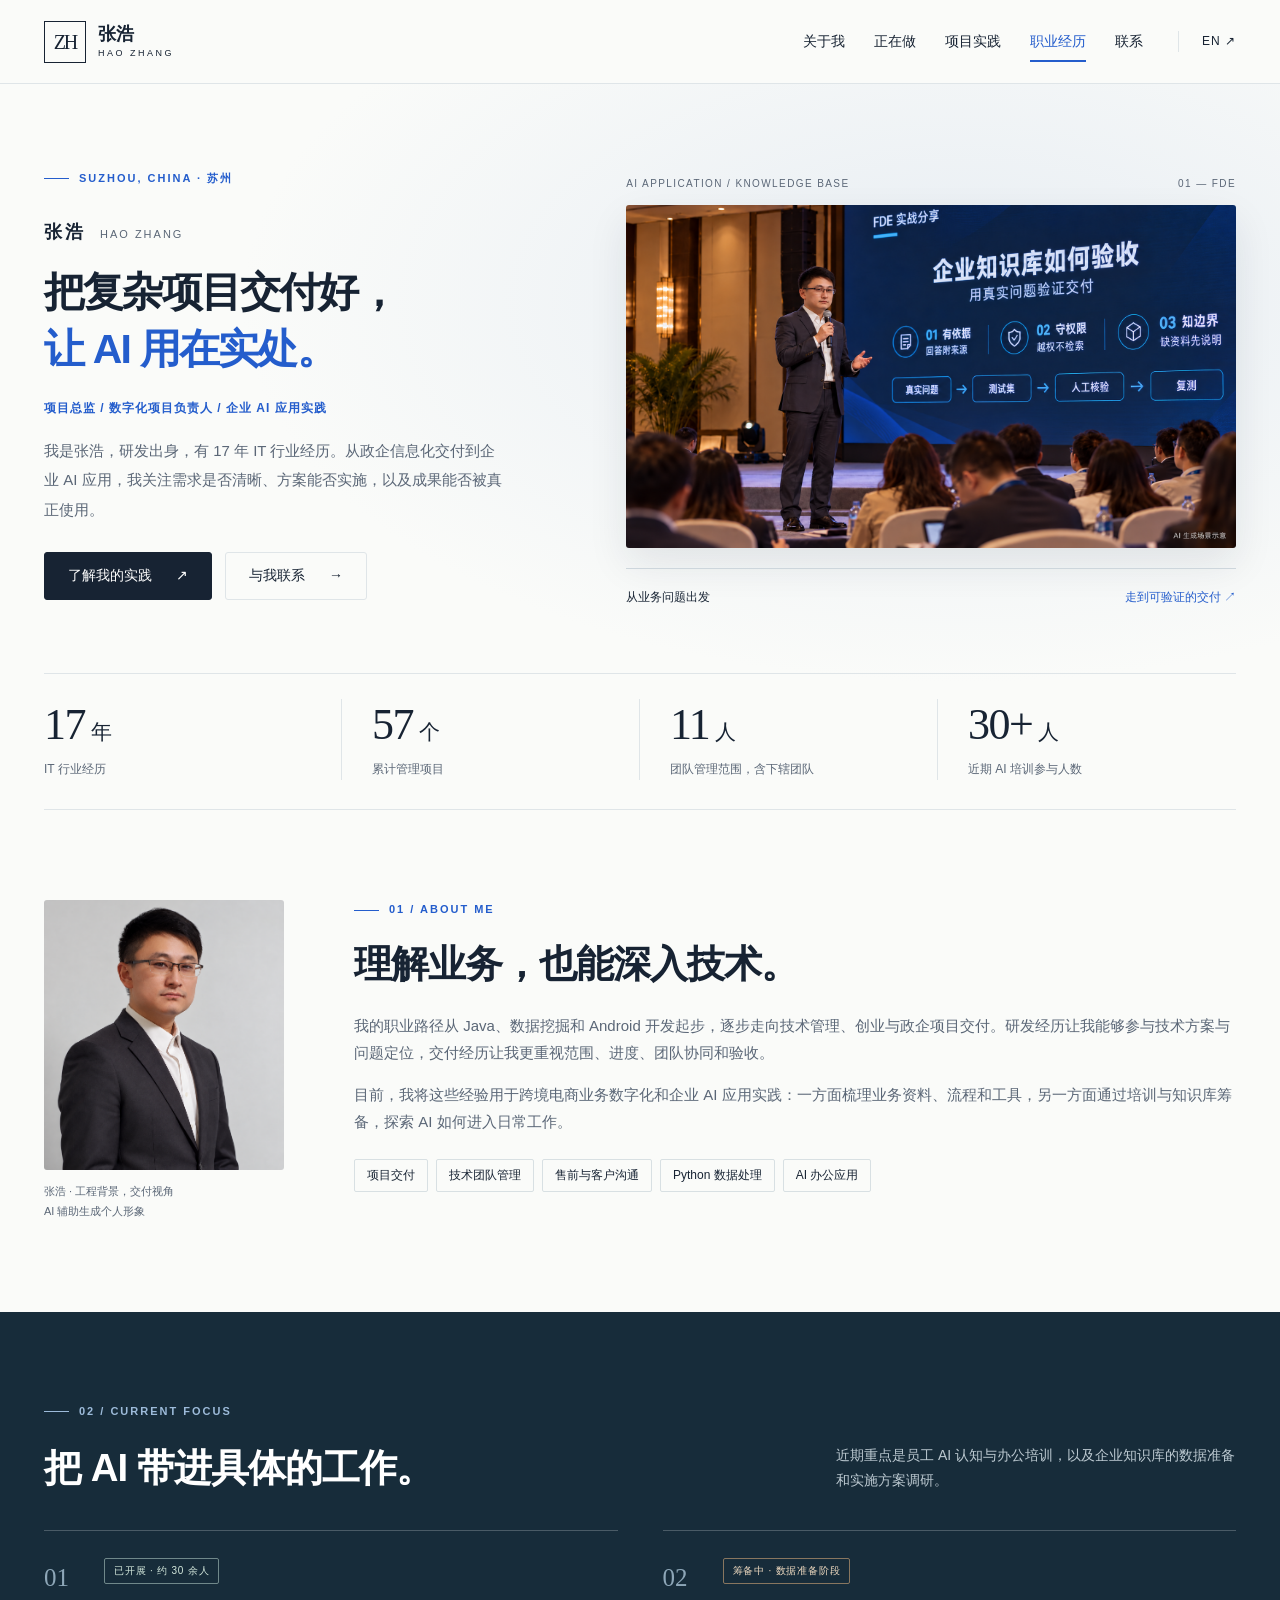
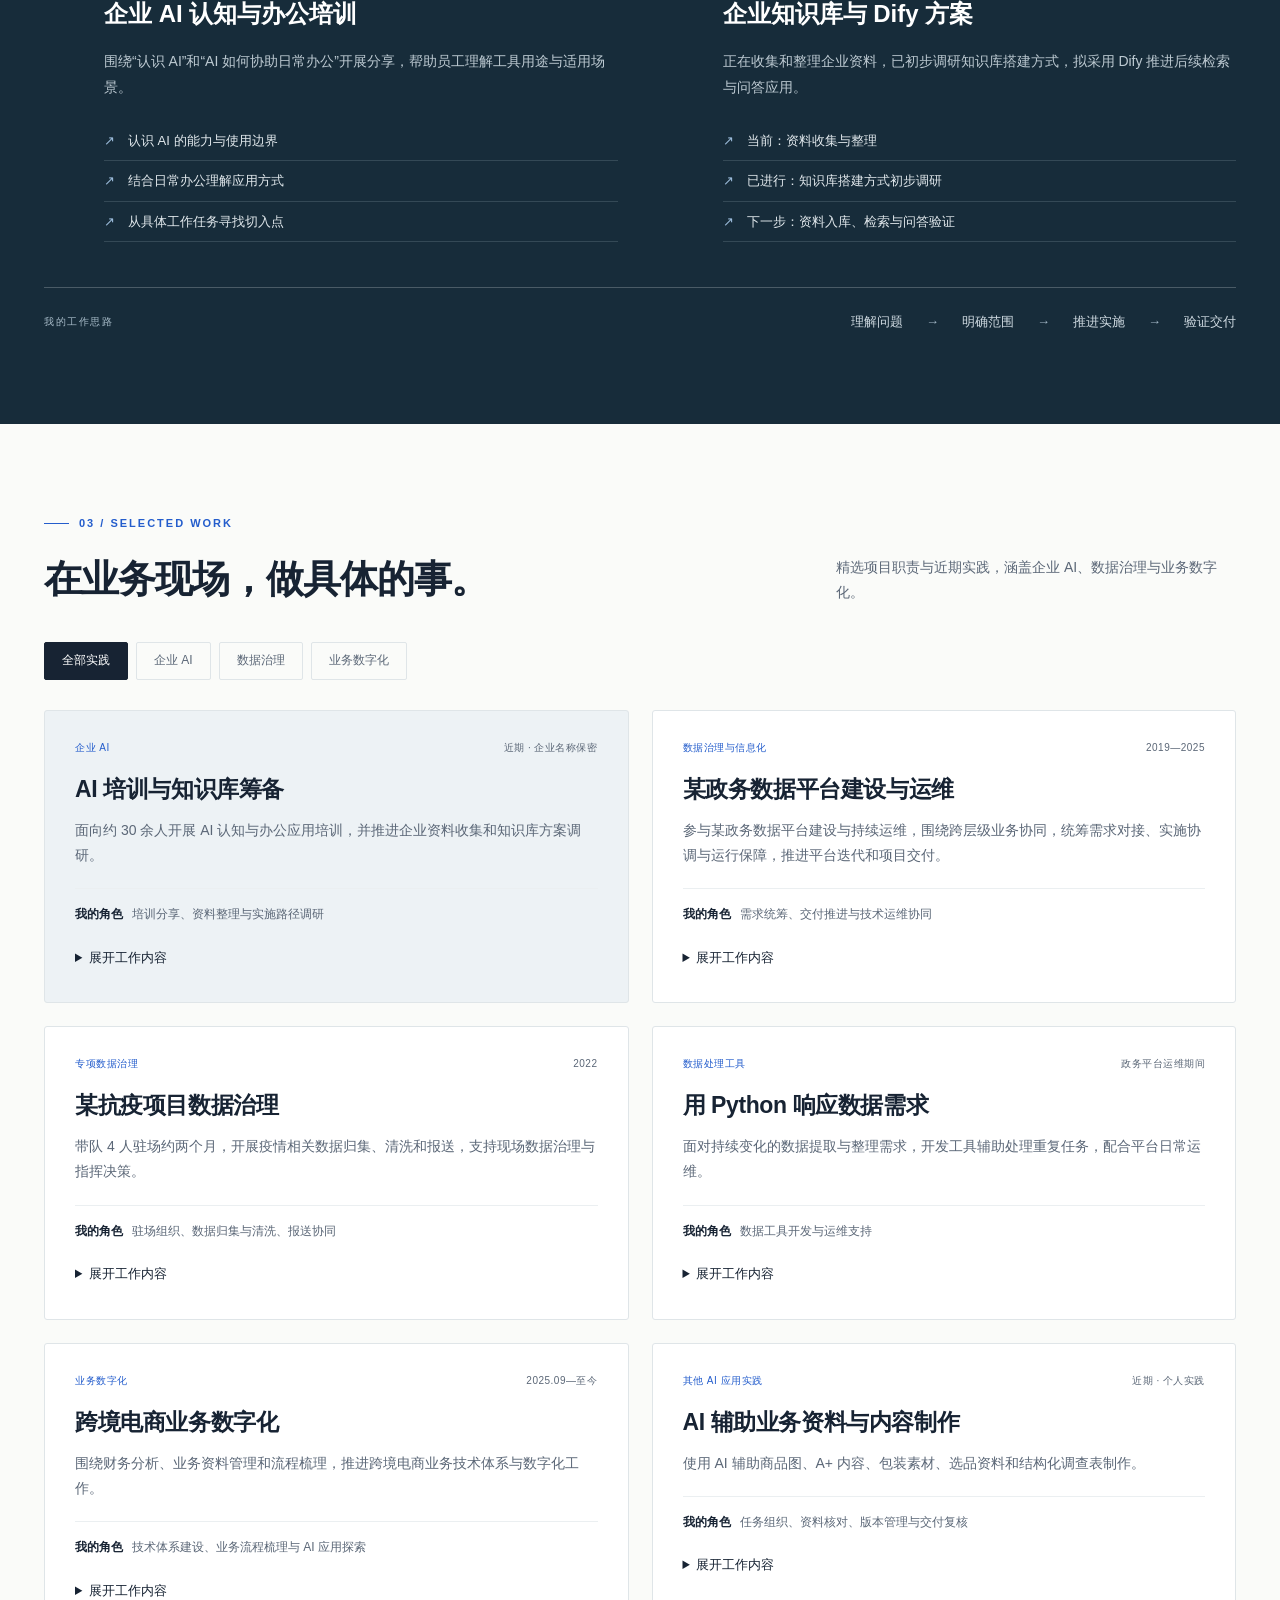
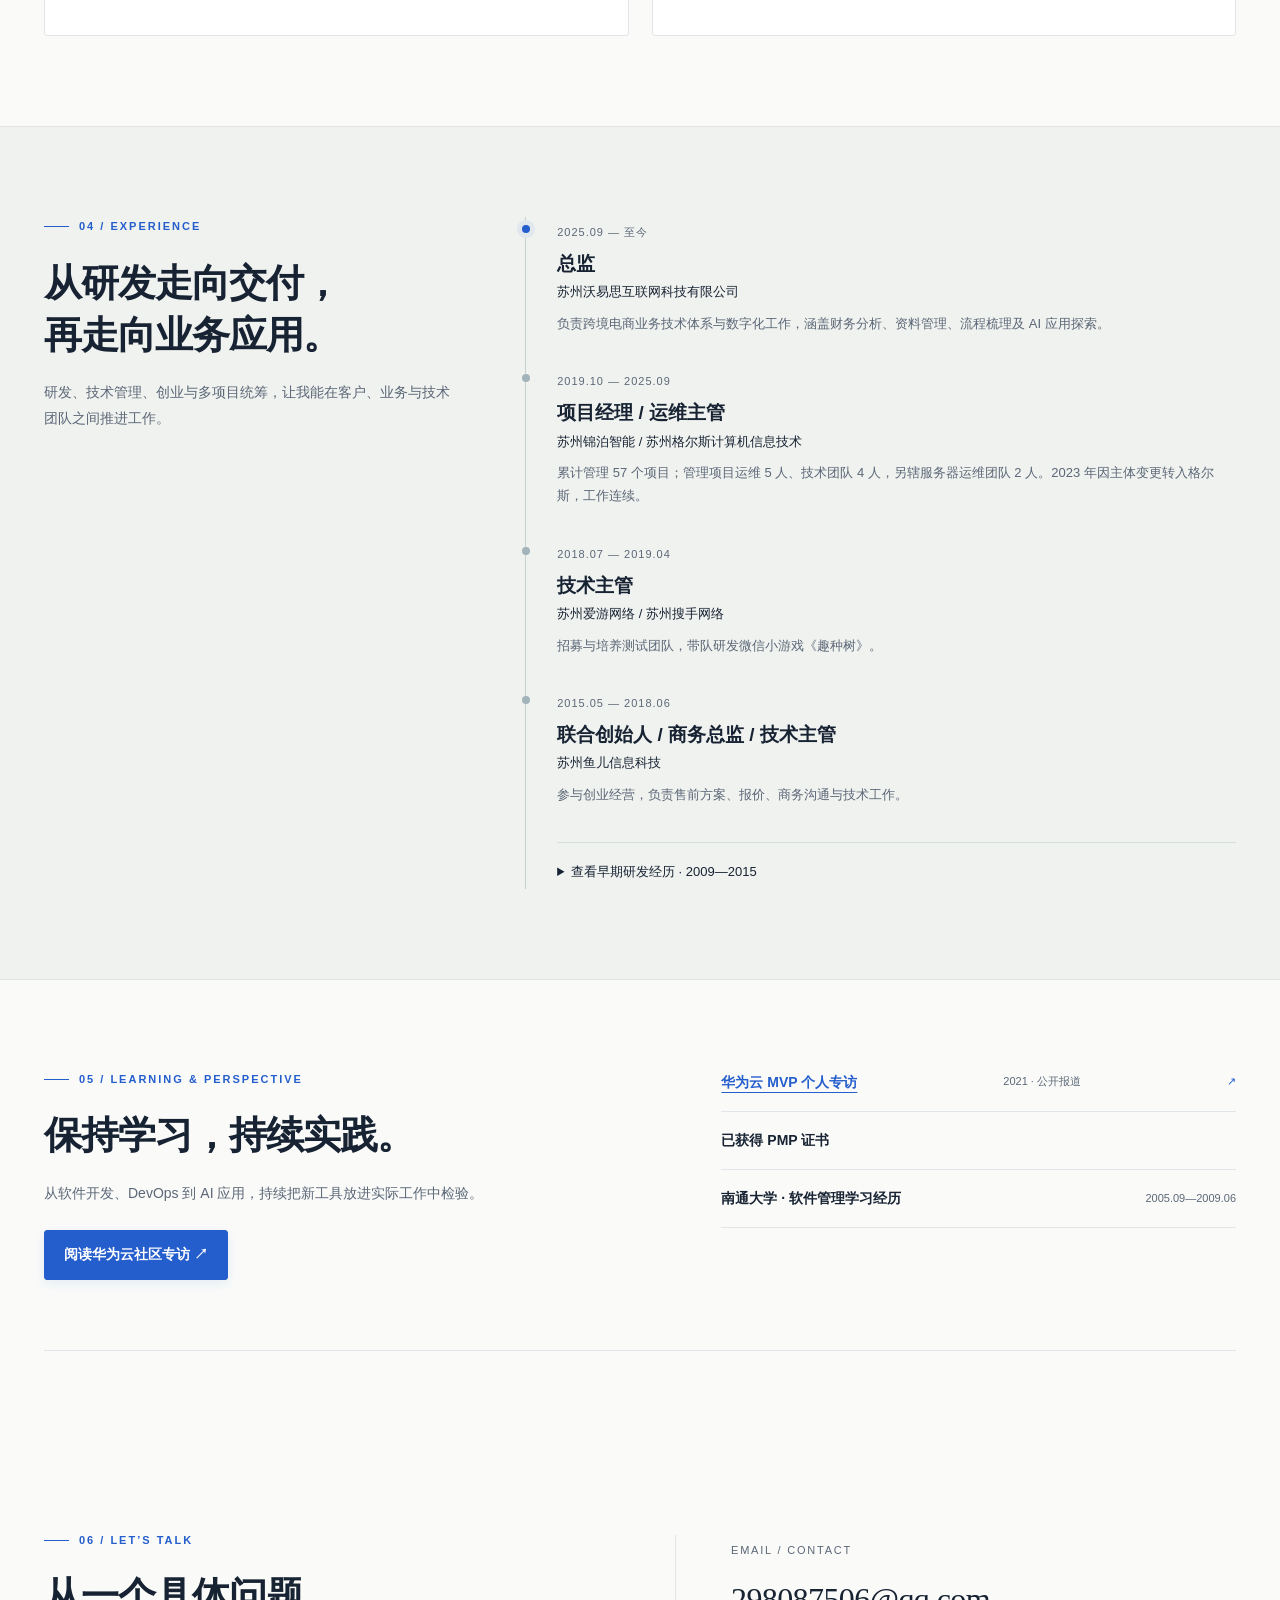
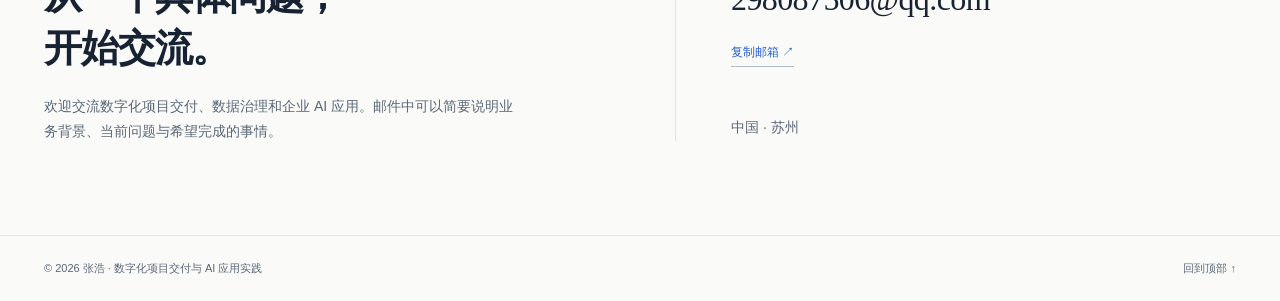
==== commit a5413db6: "Refine credentials and highlight interview links" ====
--- a/index.html
+++ b/index.html
@@ -3,12 +3,12 @@
 <body class="zh" id="top"><a class="skip" href="#main">跳到主要内容</a>
 <header class="site-header"><div class="wrap header-inner"><a class="brand" href="#top" aria-label="张浩"><span class="monogram" aria-hidden="true">ZH</span><span><strong>张浩</strong><small>HAO ZHANG</small></span></a><button class="menu-toggle" aria-expanded="false" aria-controls="navigation" type="button">菜单 ☰</button><nav class="navigation" id="navigation" aria-label="主导航"><div class="nav-links"><a href="#about">关于我</a><a href="#focus">正在做</a><a href="#projects">项目实践</a><a href="#experience">职业经历</a><a href="#contact">联系</a></div><a class="language" href="en.html" lang="en">EN ↗</a></nav></div></header>
 <main id="main">
-<section class="hero" aria-labelledby="hero-title"><div class="wrap"><div class="hero-grid"><div><div class="eyebrow">SUZHOU, CHINA · 苏州</div><p class="hero-name">张浩<span>HAO ZHANG</span></p><h1 id="hero-title">把复杂项目交付好，<br><em>让 AI 用在实处。</em></h1><p class="hero-role">项目总监 / 数字化项目负责人 / 企业 AI 应用实践</p><p class="hero-description">我是张浩，研发出身，有 17 年 IT 行业经历。从政企信息化交付到企业 AI 应用，我关注需求是否清晰、方案能否实施，以及成果能否被真正使用。</p><div class="actions"><a class="button primary" href="#projects">了解我的实践<span aria-hidden="true">↗</span></a><a class="button secondary" href="#contact">与我联系<span aria-hidden="true">→</span></a></div></div><figure class="hero-visual"><div class="image-topline"><span>AI APPLICATION / KNOWLEDGE BASE</span><span>01 — FDE</span></div><img src="assets/fde-sharing.png" width="1672" height="941" fetchpriority="high" alt="AI 生成的张浩在酒店会场分享企业知识库验收主题的场景示意"><figcaption>AI 生成场景示意，非真实活动记录。主题：企业知识库如何验收。</figcaption><div class="image-note"><span>从业务问题出发</span><span>走到可验证的交付 ↗</span></div></figure></div><div class="stats" aria-label="经历概览"><div class="stat"><strong>17<small>年</small></strong><span>IT 行业经历</span></div><div class="stat"><strong>57<small>个</small></strong><span>累计管理项目</span></div><div class="stat"><strong>11<small>人</small></strong><span>团队管理范围，含下辖团队</span></div><div class="stat"><strong>30+<small>人</small></strong><span>近期 AI 培训参与人数</span></div></div></div></section>
+<section class="hero" aria-labelledby="hero-title"><div class="wrap"><div class="hero-grid"><div><div class="eyebrow">SUZHOU, CHINA · 苏州</div><p class="hero-name">张浩<span>HAO ZHANG</span></p><h1 id="hero-title">把复杂项目交付好，<br><em>让 AI 用在实处。</em></h1><p class="hero-role">项目总监 / 数字化项目负责人 / 企业 AI 应用实践</p><p class="hero-description">我是张浩，研发出身，有 17 年 IT 行业经历。从政企信息化交付到企业 AI 应用，我关注需求是否清晰、方案能否实施，以及成果能否被真正使用。</p><div class="actions"><a class="button primary" href="#projects">了解我的实践<span aria-hidden="true">↗</span></a><a class="button secondary" href="#contact">与我联系<span aria-hidden="true">→</span></a></div></div><figure class="hero-visual"><div class="image-topline"><span>AI APPLICATION / KNOWLEDGE BASE</span><span>01 — FDE</span></div><img src="assets/fde-sharing.png" width="1672" height="941" fetchpriority="high" alt="AI 生成的张浩在酒店会场分享企业知识库验收主题的场景示意"><div class="image-note"><span>从业务问题出发</span><span>走到可验证的交付 ↗</span></div></figure></div><div class="stats" aria-label="经历概览"><div class="stat"><strong>17<small>年</small></strong><span>IT 行业经历</span></div><div class="stat"><strong>57<small>个</small></strong><span>累计管理项目</span></div><div class="stat"><strong>11<small>人</small></strong><span>团队管理范围，含下辖团队</span></div><div class="stat"><strong>30+<small>人</small></strong><span>近期 AI 培训参与人数</span></div></div></div></section>
 <section class="section" id="about"><div class="wrap about-grid"><figure class="portrait-frame"><img src="assets/portrait.png" width="1122" height="1402" loading="lazy" alt="张浩 · AI 辅助生成个人形象"><figcaption>张浩 · 工程背景，交付视角<br>AI 辅助生成个人形象</figcaption></figure><div class="about-copy"><div class="eyebrow">01 / ABOUT ME</div><h2>理解业务，也能深入技术。</h2><p>我的职业路径从 Java、数据挖掘和 Android 开发起步，逐步走向技术管理、创业与政企项目交付。研发经历让我能够参与技术方案与问题定位，交付经历让我更重视范围、进度、团队协同和验收。</p><p>目前，我将这些经验用于跨境电商业务数字化和企业 AI 应用实践：一方面梳理业务资料、流程和工具，另一方面通过培训与知识库筹备，探索 AI 如何进入日常工作。</p><div class="skills-line"><span>项目交付</span><span>技术团队管理</span><span>售前与客户沟通</span><span>Python 数据处理</span><span>AI 办公应用</span></div></div></div></section>
 <section class="section working" id="focus"><div class="wrap"><div class="eyebrow">02 / CURRENT FOCUS</div><div class="section-heading"><h2>把 AI 带进具体的工作。</h2><p>近期重点是员工 AI 认知与办公培训，以及企业知识库的数据准备和实施方案调研。</p></div><div class="work-grid"><article class="work-item"><span class="work-number">01</span><div><span class="status ">已开展 · 约 30 余人</span><h3>企业 AI 认知与办公培训</h3><p>围绕“认识 AI”和“AI 如何协助日常办公”开展分享，帮助员工理解工具用途与适用场景。</p><ul class="work-points"><li>认识 AI 的能力与使用边界</li><li>结合日常办公理解应用方式</li><li>从具体工作任务寻找切入点</li></ul></div></article><article class="work-item"><span class="work-number">02</span><div><span class="status preparing">筹备中 · 数据准备阶段</span><h3>企业知识库与 Dify 方案</h3><p>正在收集和整理企业资料，已初步调研知识库搭建方式，拟采用 Dify 推进后续检索与问答应用。</p><ul class="work-points"><li>当前：资料收集与整理</li><li>已进行：知识库搭建方式初步调研</li><li>下一步：资料入库、检索与问答验证</li></ul></div></article></div><div class="workflow"><span>我的工作思路</span><div class="workflow-steps"><span>理解问题</span><i aria-hidden="true">→</i><span>明确范围</span><i aria-hidden="true">→</i><span>推进实施</span><i aria-hidden="true">→</i><span>验证交付</span></div></div></div></section>
 <section class="section" id="projects"><div class="wrap"><div class="eyebrow">03 / SELECTED WORK</div><div class="section-heading"><h2>在业务现场，做具体的事。</h2><p>精选项目职责与近期实践，涵盖企业 AI、数据治理与业务数字化。</p></div><div class="filter-bar" role="group" aria-label="筛选项目"><button type="button" data-filter="all" aria-pressed="true" aria-controls="project-list">全部实践</button><button type="button" data-filter="ai" aria-pressed="false" aria-controls="project-list">企业 AI</button><button type="button" data-filter="data" aria-pressed="false" aria-controls="project-list">数据治理</button><button type="button" data-filter="digital" aria-pressed="false" aria-controls="project-list">业务数字化</button></div><p class="sr-only" id="filter-status" role="status" aria-live="polite"></p><div class="project-grid" id="project-list"><article class="project-card featured" data-category="ai"><div class="project-meta"><span>企业 AI</span><time>近期 · 企业名称保密</time></div><h3>AI 培训与知识库筹备</h3><p>面向约 30 余人开展 AI 认知与办公应用培训，并推进企业资料收集和知识库方案调研。</p><div class="project-role"><b>我的角色</b>培训分享、资料整理与实施路径调研</div><details><summary>展开工作内容</summary><p>知识库当前处于数据准备阶段，拟采用 Dify。后续需完成资料入库、问答测试与验证，尚未作为已上线系统展示。</p></details></article><article class="project-card " data-category="data"><div class="project-meta"><span>数据治理与信息化</span><time>2019—2025</time></div><h3>某政务数据平台建设与运维</h3><p>参与某政务数据平台建设与持续运维，围绕跨层级业务协同，统筹需求对接、实施协调与运行保障，推进平台迭代和项目交付。</p><div class="project-role"><b>我的角色</b>需求统筹、交付推进与技术运维协同</div><details><summary>展开工作内容</summary><p>工作涵盖需求梳理、变更协调、技术迭代、上线运维及验收配合；结合数据提取与整理工具响应业务需求，协调客户、开发和运维团队推进实施。相关经历涉及多个地区的平台建设、运维或咨询，按具体项目承担不同职责。</p></details></article><article class="project-card " data-category="data"><div class="project-meta"><span>专项数据治理</span><time>2022</time></div><h3>某抗疫项目数据治理</h3><p>带队 4 人驻场约两个月，开展疫情相关数据归集、清洗和报送，支持现场数据治理与指挥决策。</p><div class="project-role"><b>我的角色</b>驻场组织、数据归集与清洗、报送协同</div><details><summary>展开工作内容</summary><p>应上级领导征召，专门组织队伍开展抗疫相关数据治理，带队推进数据归集、清洗、核对与报送，为现场指挥决策提供数据支持。</p></details></article><article class="project-card " data-category="data"><div class="project-meta"><span>数据处理工具</span><time>政务平台运维期间</time></div><h3>用 Python 响应数据需求</h3><p>面对持续变化的数据提取与整理需求，开发工具辅助处理重复任务，配合平台日常运维。</p><div class="project-role"><b>我的角色</b>数据工具开发与运维支持</div><details><summary>展开工作内容</summary><p>结合客户提出的数据需求，使用 Python 完成提取与整理；同时参与数据库、服务器初始化、日志管理及安全加固等工作。</p></details></article><article class="project-card " data-category="digital"><div class="project-meta"><span>业务数字化</span><time>2025.09—至今</time></div><h3>跨境电商业务数字化</h3><p>围绕财务分析、业务资料管理和流程梳理，推进跨境电商业务技术体系与数字化工作。</p><div class="project-role"><b>我的角色</b>技术体系建设、业务流程梳理与 AI 应用探索</div><details><summary>展开工作内容</summary><p>在苏州沃易思互联网科技有限公司任总监，围绕实际业务需求组织技术与数字化工作。</p></details></article><article class="project-card " data-category="ai"><div class="project-meta"><span>其他 AI 应用实践</span><time>近期 · 个人实践</time></div><h3>AI 辅助业务资料与内容制作</h3><p>使用 AI 辅助商品图、A+ 内容、包装素材、选品资料和结构化调查表制作。</p><div class="project-role"><b>我的角色</b>任务组织、资料核对、版本管理与交付复核</div><details><summary>展开工作内容</summary><p>结合亚马逊日本站相关素材任务，明确输入来源、产品事实、修改范围和交付要求，复核生成内容。此处为个人实践，不等同于客户商业化成果。</p></details></article></div></div></section>
 <section class="section experience" id="experience"><div class="wrap experience-grid"><div class="experience-intro"><div class="eyebrow">04 / EXPERIENCE</div><h2>从研发走向交付，<br>再走向业务应用。</h2><p>研发、技术管理、创业与多项目统筹，让我能在客户、业务与技术团队之间推进工作。</p></div><div class="timeline"><article class="job"><time>2025.09 — 至今</time><h3>总监</h3><p class="company">苏州沃易思互联网科技有限公司</p><p class="job-description">负责跨境电商业务技术体系与数字化工作，涵盖财务分析、资料管理、流程梳理及 AI 应用探索。</p></article><article class="job"><time>2019.10 — 2025.09</time><h3>项目经理 / 运维主管</h3><p class="company">苏州锦泊智能 / 苏州格尔斯计算机信息技术</p><p class="job-description">累计管理 57 个项目；管理项目运维 5 人、技术团队 4 人，另辖服务器运维团队 2 人。2023 年因主体变更转入格尔斯，工作连续。</p></article><article class="job"><time>2018.07 — 2019.04</time><h3>技术主管</h3><p class="company">苏州爱游网络 / 苏州搜手网络</p><p class="job-description">招募与培养测试团队，带队研发微信小游戏《趣种树》。</p></article><article class="job"><time>2015.05 — 2018.06</time><h3>联合创始人 / 商务总监 / 技术主管</h3><p class="company">苏州鱼儿信息科技</p><p class="job-description">参与创业经营，负责售前方案、报价、商务沟通与技术工作。</p></article><details class="earlier"><summary>查看早期研发经历 · 2009—2015</summary><article class="job"><time>2014.10 — 2015.04</time><h3>安卓应用开发主管</h3><p class="company">苏州瑞翼信息技术</p><p class="job-description">带队开发运营商相关应用，组织技术开发与紧急缺陷修复。</p></article><article class="job"><time>2012.04 — 2014.09</time><h3>Android 底层开发</h3><p class="company">江苏富士通通信技术</p><p class="job-description">参与系统底层开发，曾赴日本总部出差并对接技术方案。</p></article><article class="job"><time>2011.04 — 2012.02</time><h3>数据挖掘开发</h3><p class="company">南京橙红科技</p><p class="job-description">外派中兴通讯，参与面向德国电信运营商的用户行为分析系统开发。</p></article><article class="job"><time>2009.07 — 2011.04</time><h3>Java 技术开发</h3><p class="company">南京安威德科技</p><p class="job-description">参与上海看守所监管系统并驻场收集需求，后期带队开发黑龙江省相关信息管理系统。</p></article></details></div></div></section>
-<section class="section"><div class="wrap record"><div><div class="eyebrow">05 / LEARNING & PERSPECTIVE</div><h2>保持学习，持续实践。</h2><p>从软件开发、DevOps 到 AI 应用，持续把新工具放进实际工作中检验。</p><p><a href="https://bbs.huaweicloud.com/blogs/245874" target="_blank" rel="noopener noreferrer">阅读华为云社区专访 ↗</a></p></div><div><div class="record-item"><b>华为云 MVP 个人专访</b><span>2021 · 公开报道</span></div><div class="record-item"><b>PMP 考试历史记录</b><span>证书已于 2022 年到期</span></div><div class="record-item"><b>南通大学 · 软件管理学习经历</b><span>2005.09—2009.06</span></div></div></div></section>
+<section class="section"><div class="wrap record"><div><div class="eyebrow">05 / LEARNING & PERSPECTIVE</div><h2>保持学习，持续实践。</h2><p>从软件开发、DevOps 到 AI 应用，持续把新工具放进实际工作中检验。</p><p><a class="interview-link" href="https://bbs.huaweicloud.com/blogs/245874" target="_blank" rel="noopener noreferrer">阅读华为云社区专访 ↗</a></p></div><div><a class="record-item record-link" href="https://bbs.huaweicloud.com/blogs/245874" target="_blank" rel="noopener noreferrer"><b>华为云 MVP 个人专访</b><span>2021 · 公开报道</span><span aria-hidden="true">↗</span></a><div class="record-item"><b>已获得 PMP 证书</b></div><div class="record-item"><b>南通大学 · 软件管理学习经历</b><span>2005.09—2009.06</span></div></div></div></section>
 <section class="section" id="contact"><div class="wrap contact-inner"><div><div class="eyebrow">06 / LET’S TALK</div><h2>从一个具体问题，<br>开始交流。</h2><p>欢迎交流数字化项目交付、数据治理和企业 AI 应用。邮件中可以简要说明业务背景、当前问题与希望完成的事情。</p></div><div class="contact-box"><span class="contact-label">EMAIL / CONTACT</span><a class="email" href="mailto:298087506@qq.com">298087506@qq.com</a><button type="button" class="copy-email" data-copy-email>复制邮箱 ↗</button><p id="copy-status" role="status" aria-live="polite"></p><p>中国 · 苏州</p></div></div></section>
 </main><footer class="footer"><div class="wrap footer-inner"><span>© 2026 张浩 · 数字化项目交付与 AI 应用实践</span><a href="#top">回到顶部 ↑</a></div></footer>
 <noscript><style>.menu-toggle{display:none}.navigation{display:flex;position:static;box-shadow:none;padding:10px;flex-wrap:wrap}.header-inner{height:auto;min-height:83px;flex-wrap:wrap}.filter-bar{display:none}</style></noscript></body></html>
--- a/site.css
+++ b/site.css
@@ -6,3 +6,5 @@
 @media(max-width:540px){.wrap{width:calc(100% - 36px)}.hero h1{font-size:35px;letter-spacing:-1px}.hero-role{font-size:11px;letter-spacing:0}.hero-description{font-size:14px}.actions{margin-top:23px;gap:10px}.button{font-size:13px;padding:10px 17px;gap:19px;min-height:46px}.stats{grid-template-columns:1fr 1fr;row-gap:21px}.stat{padding:0 0 0 20px}.stat:nth-child(odd){padding-left:0}.stat:nth-child(2){border-right:0}.stat strong{font-size:40px}.stat span{font-size:11px}.about-grid{grid-template-columns:1fr;gap:25px}.portrait-frame{display:flex;gap:18px;align-items:end}.portrait-frame img{width:125px;aspect-ratio:1/1.1}.portrait-frame figcaption{max-width:130px;font-size:11px}.about-copy h2{font-size:29px}.work-grid,.project-grid,.record,.contact-inner{grid-template-columns:1fr}.work-grid{gap:33px}.work-item{grid-template-columns:32px 1fr;gap:10px}.work-number{font-size:20px}.work-item h3{font-size:22px}.workflow-steps{font-size:11px;gap:9px}.project-card h3{font-size:22px}.filter-bar{gap:6px}.filter-bar button{font-size:11px;padding:7px 11px}.record{gap:24px}.contact-box{border-left:0;padding:24px 0 0;border-top:1px solid var(--line)}.email{font-size:30px}.footer-inner{flex-direction:column;gap:5px}.section{padding:52px 0}.image-topline{font-size:9px}.image-note{font-size:11px}.hero-visual figcaption{font-size:10px}.en .hero h1{font-size:41px}.en .workflow-steps{gap:8px;font-size:11px}}
 @media(prefers-reduced-motion:reduce){html{scroll-behavior:auto}*{transition:none!important}}
 @media print{.site-header,.filter-bar,.actions,.copy-email,.hero-visual,.portrait-frame,.footer,.skip{display:none!important}body{background:white;color:black;font-size:11pt}.wrap{width:100%}.section{padding:24px 0}.hero{padding-top:0}.hero-grid,.about-grid,.experience-grid,.contact-inner{display:block}.working{background:white;color:black}.working p,.working li,.working .eyebrow,.working .section-heading>p{color:#333}.project-card{break-inside:avoid}.project-card[hidden]{display:block!important}.contact-box{border:0;padding:0}.stats{margin-top:24px}h2{font-size:22pt}}
+
+.interview-link{display:inline-flex;align-items:center;background:var(--blue);color:white;border:1px solid var(--blue);border-radius:3px;padding:11px 19px;margin-top:9px;font-size:14px;font-weight:600;box-shadow:0 4px 12px #245dcc18}.interview-link:hover{background:#1649ac;border-color:#1649ac}.record-link b{color:var(--blue);text-decoration:underline;text-underline-offset:5px}.record-link:hover{background:#edf3fb}.record-link>span:last-child{color:var(--blue)}
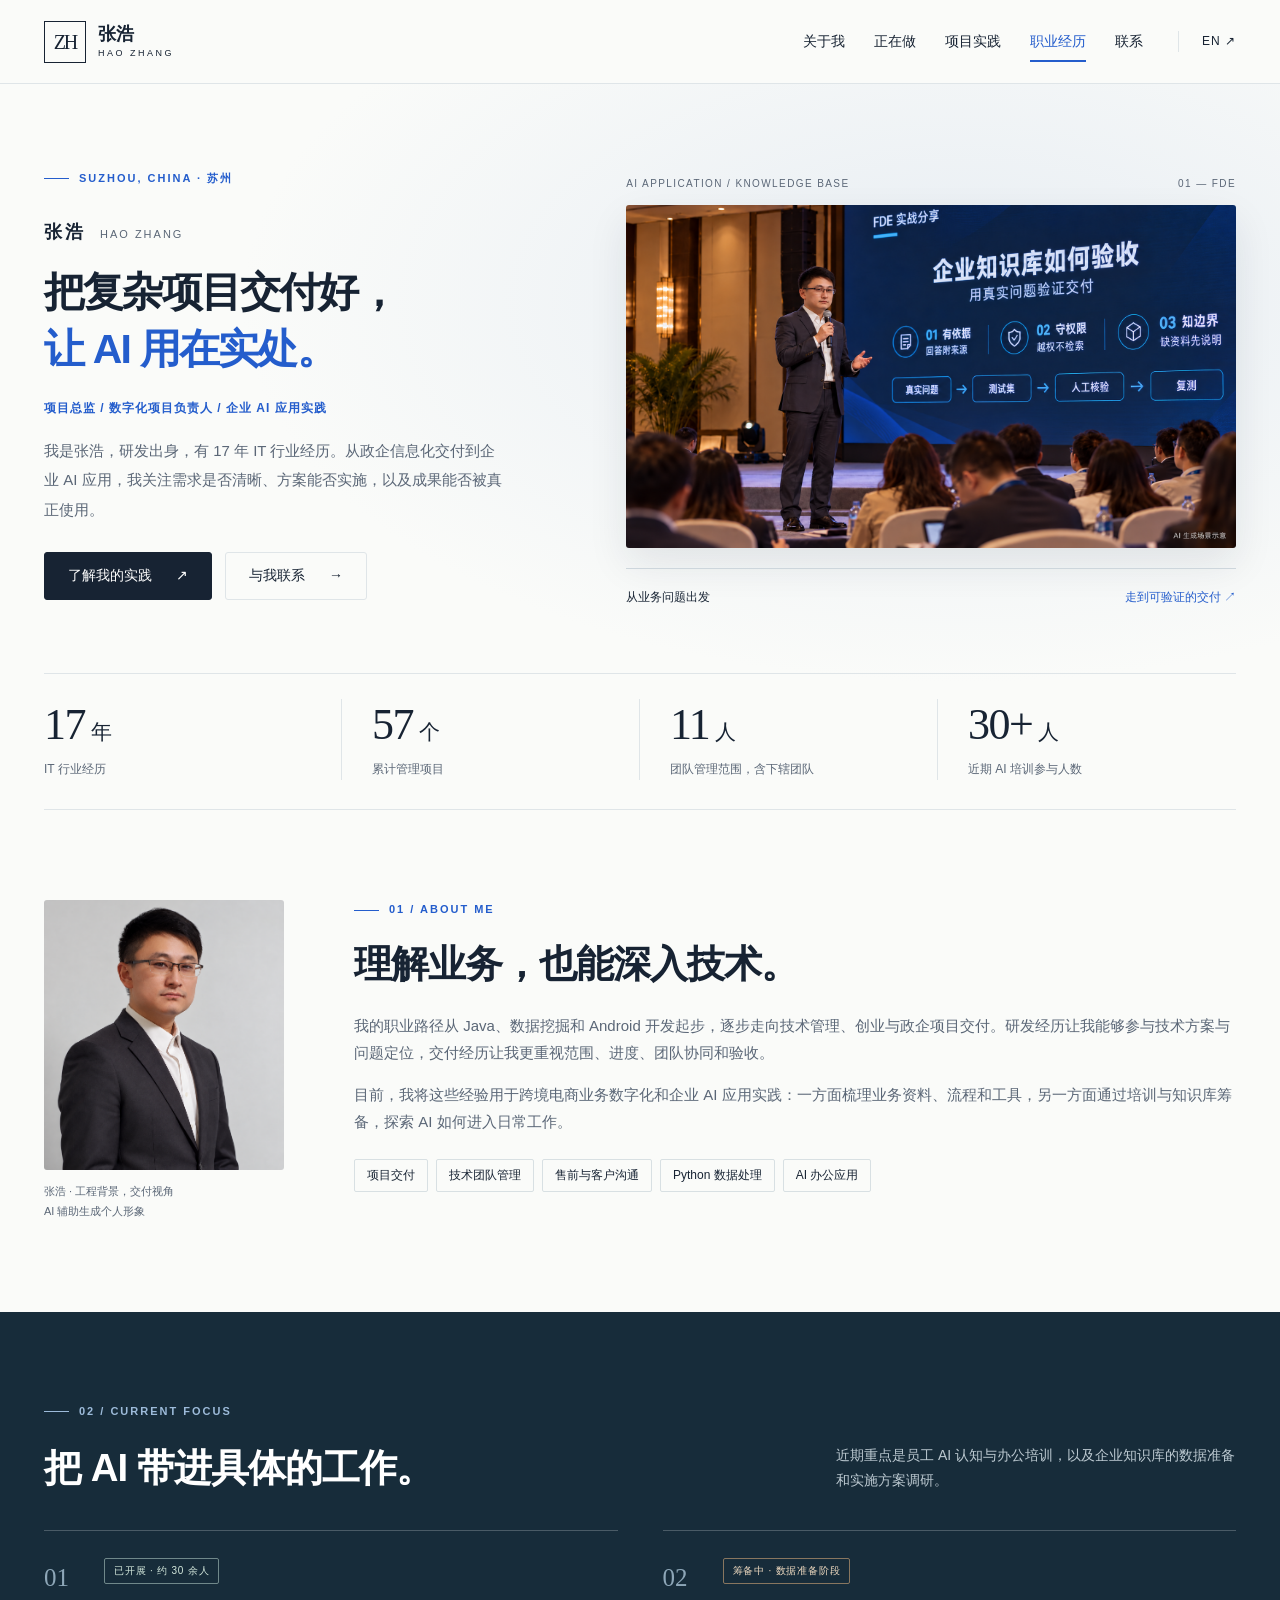
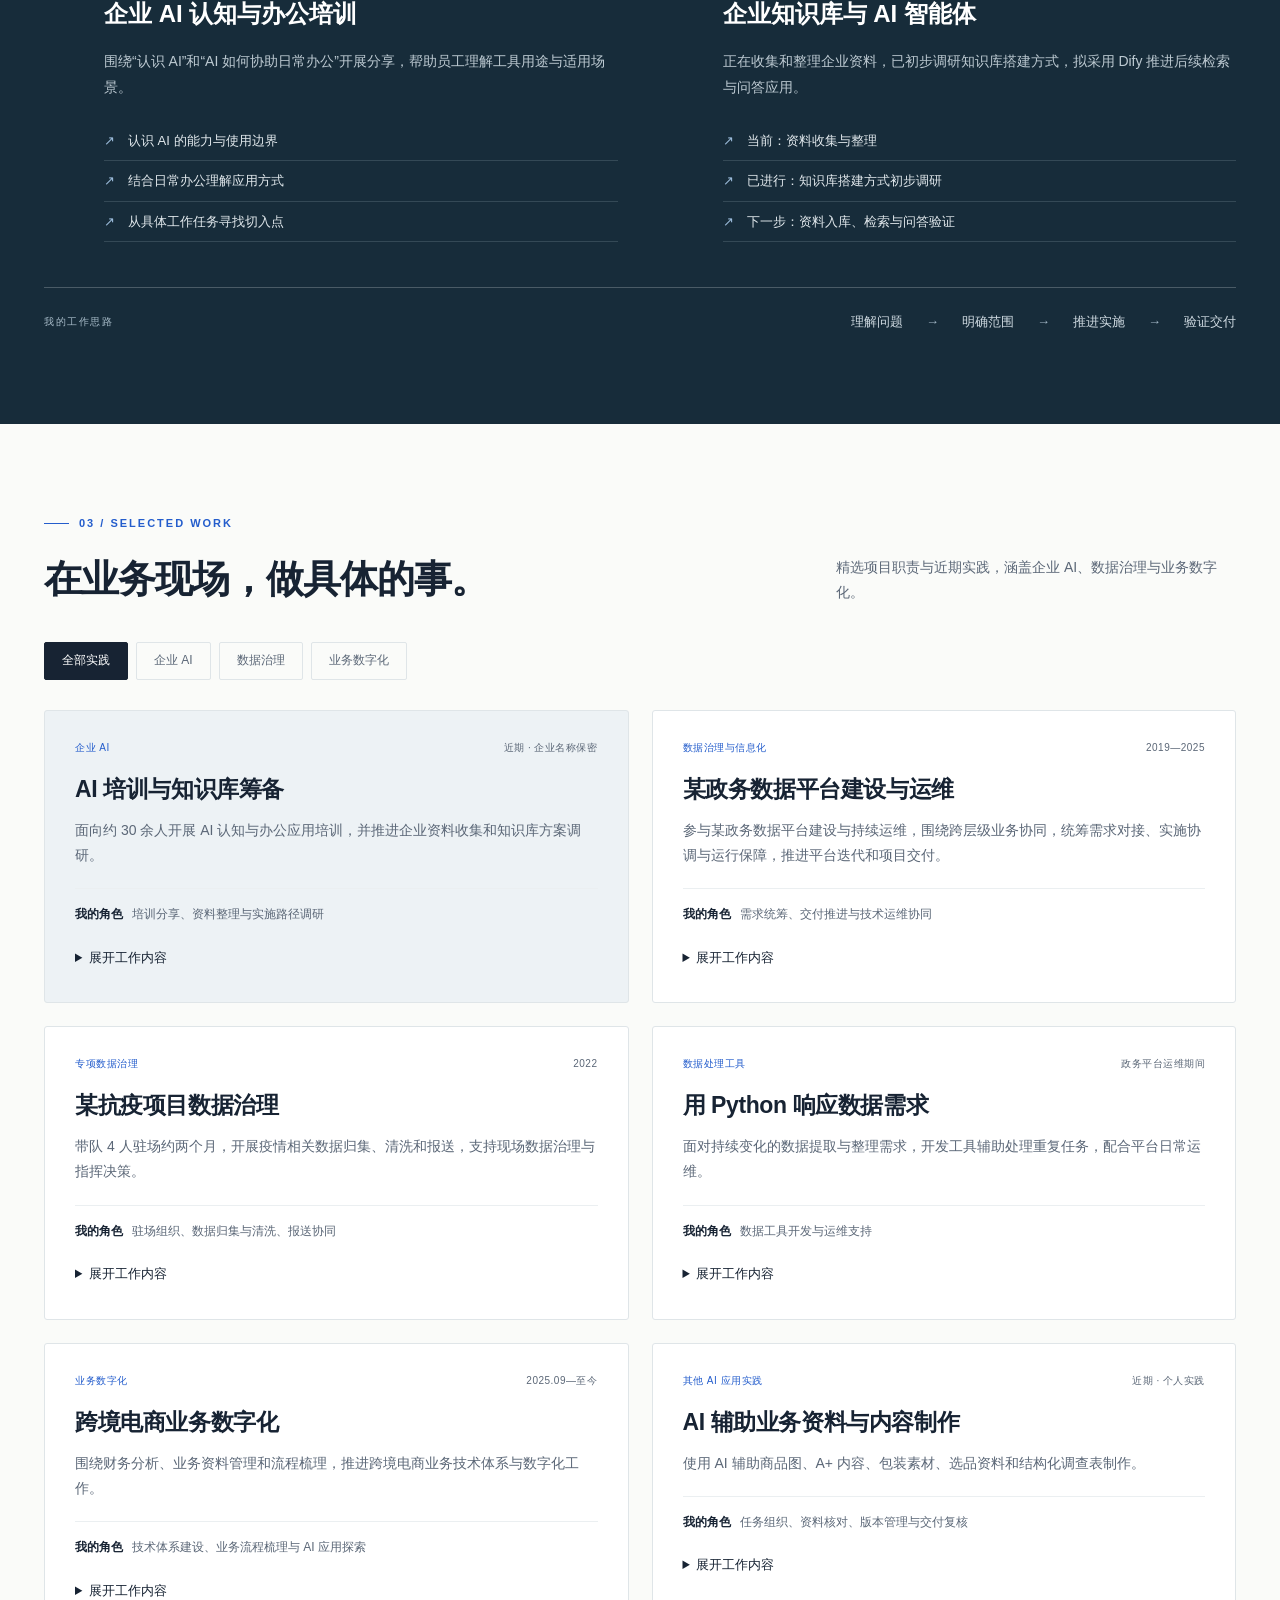
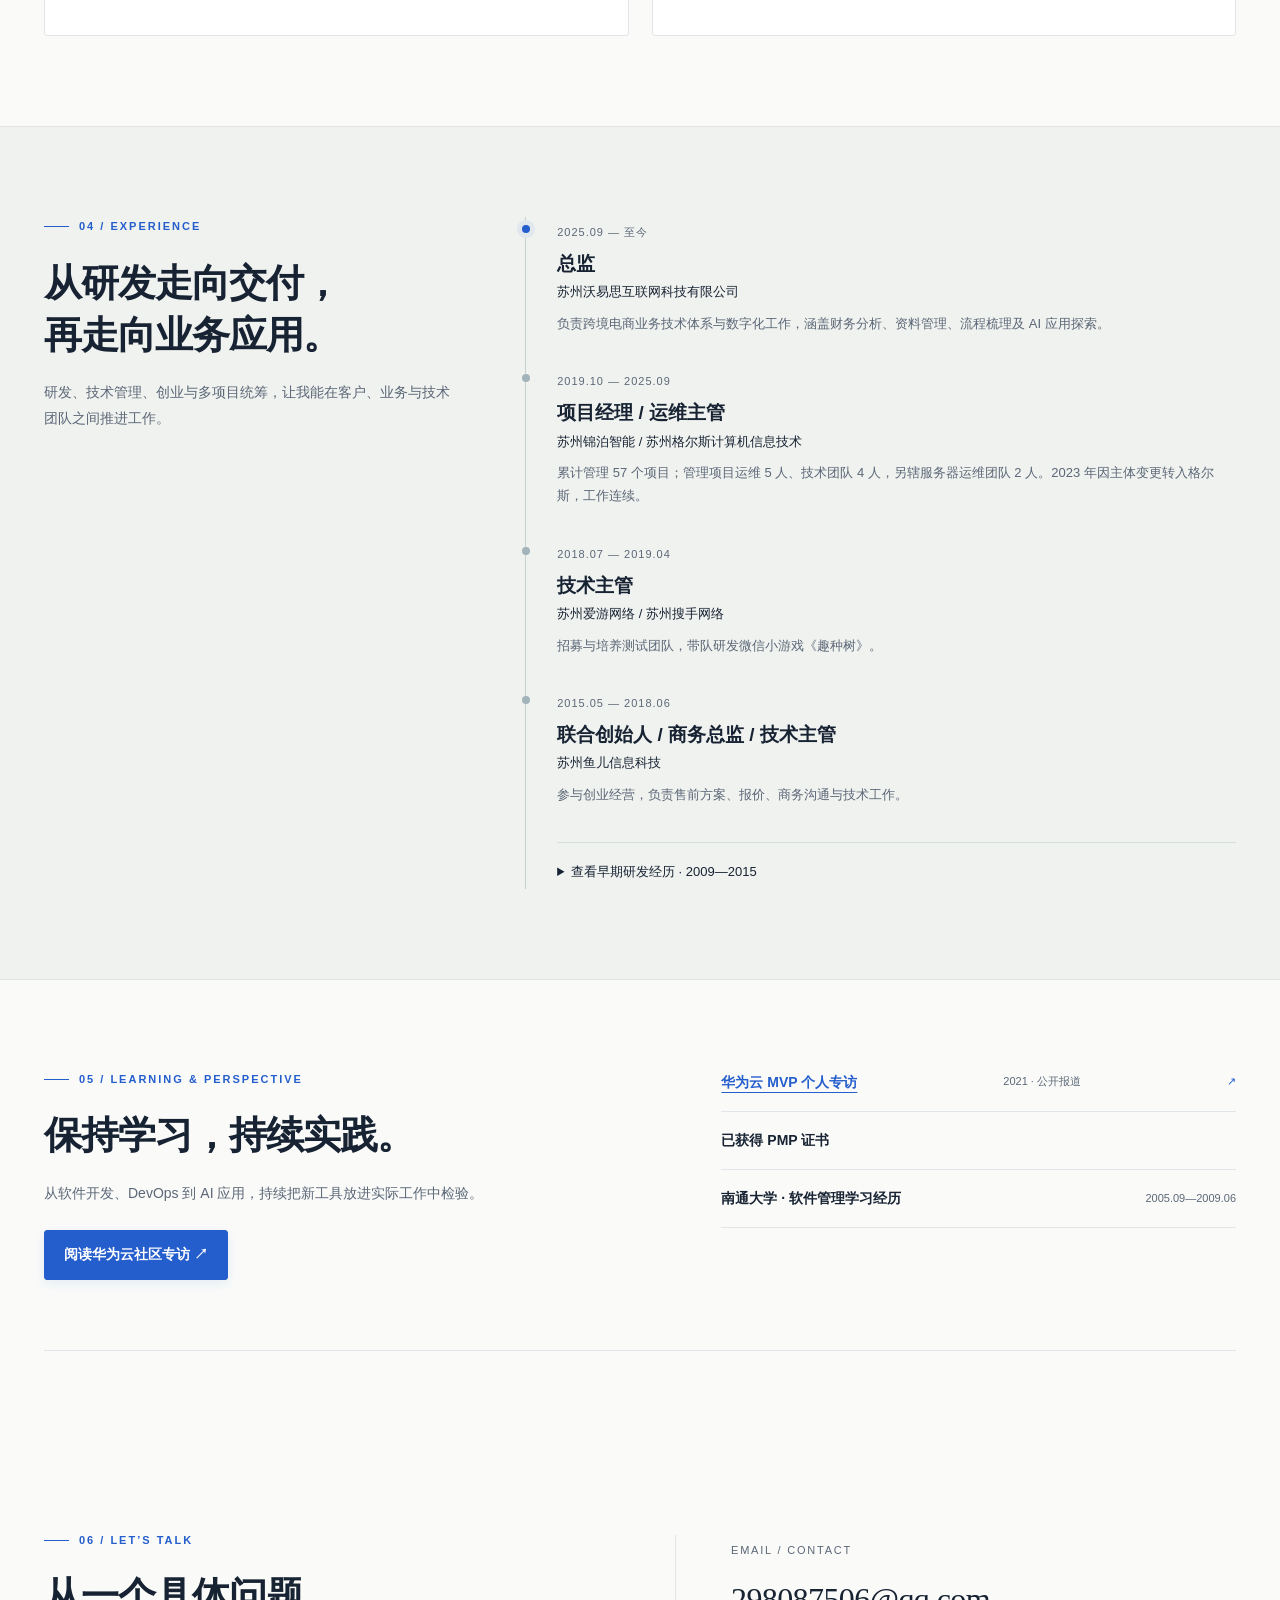
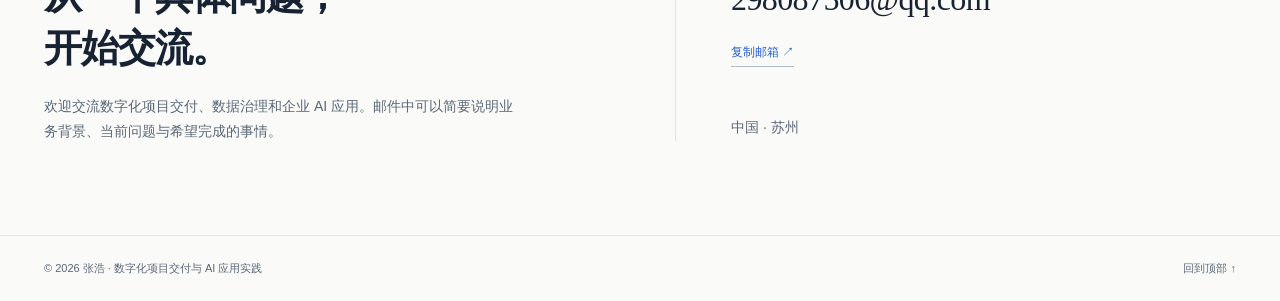
==== commit ae787e55: "Update knowledge-base focus title to include AI agents" ====
--- a/index.html
+++ b/index.html
@@ -1,11 +1,11 @@
 <!doctype html>
-<html lang="zh-CN"><head><meta charset="utf-8"><meta name="viewport" content="width=device-width,initial-scale=1"><meta name="theme-color" content="#172c3a"><title>张浩｜数字化项目交付与企业 AI 应用</title><meta name="description" content="张浩的个人网站。17 年 IT 行业经历，聚焦政企项目交付、数据治理、企业 AI 培训与知识库筹备。"><meta property="og:title" content="张浩｜数字化项目交付与企业 AI 应用"><meta property="og:description" content="张浩的个人网站。17 年 IT 行业经历，聚焦政企项目交付、数据治理、企业 AI 培训与知识库筹备。"><meta property="og:type" content="website"><link rel="icon" href="favicon.svg" type="image/svg+xml"><link rel="alternate" hreflang="zh-CN" href="index.html"><link rel="alternate" hreflang="en" href="en.html"><link rel="stylesheet" href="site.css"><script defer src="site.js"></script></head>
+<html lang="zh-CN"><head><meta charset="utf-8"><meta name="viewport" content="width=device-width,initial-scale=1"><meta name="theme-color" content="#172c3a"><title>张浩｜数字化项目交付与企业 AI 应用</title><meta name="description" content="张浩的个人网站。17 年 IT 行业经历，聚焦政企项目交付、数据治理、企业 AI 培训与知识库筹备。"><meta property="og:title" content="张浩｜数字化项目交付与企业 AI 应用"><meta property="og:description" content="张浩的个人网站。17 年 IT 行业经历，聚焦政企项目交付、数据治理、企业 AI 培训与知识库筹备。"><meta property="og:type" content="website"><link rel="icon" href="favicon.svg" type="image/svg+xml"><link rel="alternate" hreflang="zh-CN" href="index.html"><link rel="alternate" hreflang="en" href="en.html"><link rel="stylesheet" href="site.css?v=68726b99128e"><script defer src="site.js"></script></head>
 <body class="zh" id="top"><a class="skip" href="#main">跳到主要内容</a>
 <header class="site-header"><div class="wrap header-inner"><a class="brand" href="#top" aria-label="张浩"><span class="monogram" aria-hidden="true">ZH</span><span><strong>张浩</strong><small>HAO ZHANG</small></span></a><button class="menu-toggle" aria-expanded="false" aria-controls="navigation" type="button">菜单 ☰</button><nav class="navigation" id="navigation" aria-label="主导航"><div class="nav-links"><a href="#about">关于我</a><a href="#focus">正在做</a><a href="#projects">项目实践</a><a href="#experience">职业经历</a><a href="#contact">联系</a></div><a class="language" href="en.html" lang="en">EN ↗</a></nav></div></header>
 <main id="main">
 <section class="hero" aria-labelledby="hero-title"><div class="wrap"><div class="hero-grid"><div><div class="eyebrow">SUZHOU, CHINA · 苏州</div><p class="hero-name">张浩<span>HAO ZHANG</span></p><h1 id="hero-title">把复杂项目交付好，<br><em>让 AI 用在实处。</em></h1><p class="hero-role">项目总监 / 数字化项目负责人 / 企业 AI 应用实践</p><p class="hero-description">我是张浩，研发出身，有 17 年 IT 行业经历。从政企信息化交付到企业 AI 应用，我关注需求是否清晰、方案能否实施，以及成果能否被真正使用。</p><div class="actions"><a class="button primary" href="#projects">了解我的实践<span aria-hidden="true">↗</span></a><a class="button secondary" href="#contact">与我联系<span aria-hidden="true">→</span></a></div></div><figure class="hero-visual"><div class="image-topline"><span>AI APPLICATION / KNOWLEDGE BASE</span><span>01 — FDE</span></div><img src="assets/fde-sharing.png" width="1672" height="941" fetchpriority="high" alt="AI 生成的张浩在酒店会场分享企业知识库验收主题的场景示意"><div class="image-note"><span>从业务问题出发</span><span>走到可验证的交付 ↗</span></div></figure></div><div class="stats" aria-label="经历概览"><div class="stat"><strong>17<small>年</small></strong><span>IT 行业经历</span></div><div class="stat"><strong>57<small>个</small></strong><span>累计管理项目</span></div><div class="stat"><strong>11<small>人</small></strong><span>团队管理范围，含下辖团队</span></div><div class="stat"><strong>30+<small>人</small></strong><span>近期 AI 培训参与人数</span></div></div></div></section>
 <section class="section" id="about"><div class="wrap about-grid"><figure class="portrait-frame"><img src="assets/portrait.png" width="1122" height="1402" loading="lazy" alt="张浩 · AI 辅助生成个人形象"><figcaption>张浩 · 工程背景，交付视角<br>AI 辅助生成个人形象</figcaption></figure><div class="about-copy"><div class="eyebrow">01 / ABOUT ME</div><h2>理解业务，也能深入技术。</h2><p>我的职业路径从 Java、数据挖掘和 Android 开发起步，逐步走向技术管理、创业与政企项目交付。研发经历让我能够参与技术方案与问题定位，交付经历让我更重视范围、进度、团队协同和验收。</p><p>目前，我将这些经验用于跨境电商业务数字化和企业 AI 应用实践：一方面梳理业务资料、流程和工具，另一方面通过培训与知识库筹备，探索 AI 如何进入日常工作。</p><div class="skills-line"><span>项目交付</span><span>技术团队管理</span><span>售前与客户沟通</span><span>Python 数据处理</span><span>AI 办公应用</span></div></div></div></section>
-<section class="section working" id="focus"><div class="wrap"><div class="eyebrow">02 / CURRENT FOCUS</div><div class="section-heading"><h2>把 AI 带进具体的工作。</h2><p>近期重点是员工 AI 认知与办公培训，以及企业知识库的数据准备和实施方案调研。</p></div><div class="work-grid"><article class="work-item"><span class="work-number">01</span><div><span class="status ">已开展 · 约 30 余人</span><h3>企业 AI 认知与办公培训</h3><p>围绕“认识 AI”和“AI 如何协助日常办公”开展分享，帮助员工理解工具用途与适用场景。</p><ul class="work-points"><li>认识 AI 的能力与使用边界</li><li>结合日常办公理解应用方式</li><li>从具体工作任务寻找切入点</li></ul></div></article><article class="work-item"><span class="work-number">02</span><div><span class="status preparing">筹备中 · 数据准备阶段</span><h3>企业知识库与 Dify 方案</h3><p>正在收集和整理企业资料，已初步调研知识库搭建方式，拟采用 Dify 推进后续检索与问答应用。</p><ul class="work-points"><li>当前：资料收集与整理</li><li>已进行：知识库搭建方式初步调研</li><li>下一步：资料入库、检索与问答验证</li></ul></div></article></div><div class="workflow"><span>我的工作思路</span><div class="workflow-steps"><span>理解问题</span><i aria-hidden="true">→</i><span>明确范围</span><i aria-hidden="true">→</i><span>推进实施</span><i aria-hidden="true">→</i><span>验证交付</span></div></div></div></section>
+<section class="section working" id="focus"><div class="wrap"><div class="eyebrow">02 / CURRENT FOCUS</div><div class="section-heading"><h2>把 AI 带进具体的工作。</h2><p>近期重点是员工 AI 认知与办公培训，以及企业知识库的数据准备和实施方案调研。</p></div><div class="work-grid"><article class="work-item"><span class="work-number">01</span><div><span class="status ">已开展 · 约 30 余人</span><h3>企业 AI 认知与办公培训</h3><p>围绕“认识 AI”和“AI 如何协助日常办公”开展分享，帮助员工理解工具用途与适用场景。</p><ul class="work-points"><li>认识 AI 的能力与使用边界</li><li>结合日常办公理解应用方式</li><li>从具体工作任务寻找切入点</li></ul></div></article><article class="work-item"><span class="work-number">02</span><div><span class="status preparing">筹备中 · 数据准备阶段</span><h3>企业知识库与 AI 智能体</h3><p>正在收集和整理企业资料，已初步调研知识库搭建方式，拟采用 Dify 推进后续检索与问答应用。</p><ul class="work-points"><li>当前：资料收集与整理</li><li>已进行：知识库搭建方式初步调研</li><li>下一步：资料入库、检索与问答验证</li></ul></div></article></div><div class="workflow"><span>我的工作思路</span><div class="workflow-steps"><span>理解问题</span><i aria-hidden="true">→</i><span>明确范围</span><i aria-hidden="true">→</i><span>推进实施</span><i aria-hidden="true">→</i><span>验证交付</span></div></div></div></section>
 <section class="section" id="projects"><div class="wrap"><div class="eyebrow">03 / SELECTED WORK</div><div class="section-heading"><h2>在业务现场，做具体的事。</h2><p>精选项目职责与近期实践，涵盖企业 AI、数据治理与业务数字化。</p></div><div class="filter-bar" role="group" aria-label="筛选项目"><button type="button" data-filter="all" aria-pressed="true" aria-controls="project-list">全部实践</button><button type="button" data-filter="ai" aria-pressed="false" aria-controls="project-list">企业 AI</button><button type="button" data-filter="data" aria-pressed="false" aria-controls="project-list">数据治理</button><button type="button" data-filter="digital" aria-pressed="false" aria-controls="project-list">业务数字化</button></div><p class="sr-only" id="filter-status" role="status" aria-live="polite"></p><div class="project-grid" id="project-list"><article class="project-card featured" data-category="ai"><div class="project-meta"><span>企业 AI</span><time>近期 · 企业名称保密</time></div><h3>AI 培训与知识库筹备</h3><p>面向约 30 余人开展 AI 认知与办公应用培训，并推进企业资料收集和知识库方案调研。</p><div class="project-role"><b>我的角色</b>培训分享、资料整理与实施路径调研</div><details><summary>展开工作内容</summary><p>知识库当前处于数据准备阶段，拟采用 Dify。后续需完成资料入库、问答测试与验证，尚未作为已上线系统展示。</p></details></article><article class="project-card " data-category="data"><div class="project-meta"><span>数据治理与信息化</span><time>2019—2025</time></div><h3>某政务数据平台建设与运维</h3><p>参与某政务数据平台建设与持续运维，围绕跨层级业务协同，统筹需求对接、实施协调与运行保障，推进平台迭代和项目交付。</p><div class="project-role"><b>我的角色</b>需求统筹、交付推进与技术运维协同</div><details><summary>展开工作内容</summary><p>工作涵盖需求梳理、变更协调、技术迭代、上线运维及验收配合；结合数据提取与整理工具响应业务需求，协调客户、开发和运维团队推进实施。相关经历涉及多个地区的平台建设、运维或咨询，按具体项目承担不同职责。</p></details></article><article class="project-card " data-category="data"><div class="project-meta"><span>专项数据治理</span><time>2022</time></div><h3>某抗疫项目数据治理</h3><p>带队 4 人驻场约两个月，开展疫情相关数据归集、清洗和报送，支持现场数据治理与指挥决策。</p><div class="project-role"><b>我的角色</b>驻场组织、数据归集与清洗、报送协同</div><details><summary>展开工作内容</summary><p>应上级领导征召，专门组织队伍开展抗疫相关数据治理，带队推进数据归集、清洗、核对与报送，为现场指挥决策提供数据支持。</p></details></article><article class="project-card " data-category="data"><div class="project-meta"><span>数据处理工具</span><time>政务平台运维期间</time></div><h3>用 Python 响应数据需求</h3><p>面对持续变化的数据提取与整理需求，开发工具辅助处理重复任务，配合平台日常运维。</p><div class="project-role"><b>我的角色</b>数据工具开发与运维支持</div><details><summary>展开工作内容</summary><p>结合客户提出的数据需求，使用 Python 完成提取与整理；同时参与数据库、服务器初始化、日志管理及安全加固等工作。</p></details></article><article class="project-card " data-category="digital"><div class="project-meta"><span>业务数字化</span><time>2025.09—至今</time></div><h3>跨境电商业务数字化</h3><p>围绕财务分析、业务资料管理和流程梳理，推进跨境电商业务技术体系与数字化工作。</p><div class="project-role"><b>我的角色</b>技术体系建设、业务流程梳理与 AI 应用探索</div><details><summary>展开工作内容</summary><p>在苏州沃易思互联网科技有限公司任总监，围绕实际业务需求组织技术与数字化工作。</p></details></article><article class="project-card " data-category="ai"><div class="project-meta"><span>其他 AI 应用实践</span><time>近期 · 个人实践</time></div><h3>AI 辅助业务资料与内容制作</h3><p>使用 AI 辅助商品图、A+ 内容、包装素材、选品资料和结构化调查表制作。</p><div class="project-role"><b>我的角色</b>任务组织、资料核对、版本管理与交付复核</div><details><summary>展开工作内容</summary><p>结合亚马逊日本站相关素材任务，明确输入来源、产品事实、修改范围和交付要求，复核生成内容。此处为个人实践，不等同于客户商业化成果。</p></details></article></div></div></section>
 <section class="section experience" id="experience"><div class="wrap experience-grid"><div class="experience-intro"><div class="eyebrow">04 / EXPERIENCE</div><h2>从研发走向交付，<br>再走向业务应用。</h2><p>研发、技术管理、创业与多项目统筹，让我能在客户、业务与技术团队之间推进工作。</p></div><div class="timeline"><article class="job"><time>2025.09 — 至今</time><h3>总监</h3><p class="company">苏州沃易思互联网科技有限公司</p><p class="job-description">负责跨境电商业务技术体系与数字化工作，涵盖财务分析、资料管理、流程梳理及 AI 应用探索。</p></article><article class="job"><time>2019.10 — 2025.09</time><h3>项目经理 / 运维主管</h3><p class="company">苏州锦泊智能 / 苏州格尔斯计算机信息技术</p><p class="job-description">累计管理 57 个项目；管理项目运维 5 人、技术团队 4 人，另辖服务器运维团队 2 人。2023 年因主体变更转入格尔斯，工作连续。</p></article><article class="job"><time>2018.07 — 2019.04</time><h3>技术主管</h3><p class="company">苏州爱游网络 / 苏州搜手网络</p><p class="job-description">招募与培养测试团队，带队研发微信小游戏《趣种树》。</p></article><article class="job"><time>2015.05 — 2018.06</time><h3>联合创始人 / 商务总监 / 技术主管</h3><p class="company">苏州鱼儿信息科技</p><p class="job-description">参与创业经营，负责售前方案、报价、商务沟通与技术工作。</p></article><details class="earlier"><summary>查看早期研发经历 · 2009—2015</summary><article class="job"><time>2014.10 — 2015.04</time><h3>安卓应用开发主管</h3><p class="company">苏州瑞翼信息技术</p><p class="job-description">带队开发运营商相关应用，组织技术开发与紧急缺陷修复。</p></article><article class="job"><time>2012.04 — 2014.09</time><h3>Android 底层开发</h3><p class="company">江苏富士通通信技术</p><p class="job-description">参与系统底层开发，曾赴日本总部出差并对接技术方案。</p></article><article class="job"><time>2011.04 — 2012.02</time><h3>数据挖掘开发</h3><p class="company">南京橙红科技</p><p class="job-description">外派中兴通讯，参与面向德国电信运营商的用户行为分析系统开发。</p></article><article class="job"><time>2009.07 — 2011.04</time><h3>Java 技术开发</h3><p class="company">南京安威德科技</p><p class="job-description">参与上海看守所监管系统并驻场收集需求，后期带队开发黑龙江省相关信息管理系统。</p></article></details></div></div></section>
 <section class="section"><div class="wrap record"><div><div class="eyebrow">05 / LEARNING & PERSPECTIVE</div><h2>保持学习，持续实践。</h2><p>从软件开发、DevOps 到 AI 应用，持续把新工具放进实际工作中检验。</p><p><a class="interview-link" href="https://bbs.huaweicloud.com/blogs/245874" target="_blank" rel="noopener noreferrer">阅读华为云社区专访 ↗</a></p></div><div><a class="record-item record-link" href="https://bbs.huaweicloud.com/blogs/245874" target="_blank" rel="noopener noreferrer"><b>华为云 MVP 个人专访</b><span>2021 · 公开报道</span><span aria-hidden="true">↗</span></a><div class="record-item"><b>已获得 PMP 证书</b></div><div class="record-item"><b>南通大学 · 软件管理学习经历</b><span>2005.09—2009.06</span></div></div></div></section>
